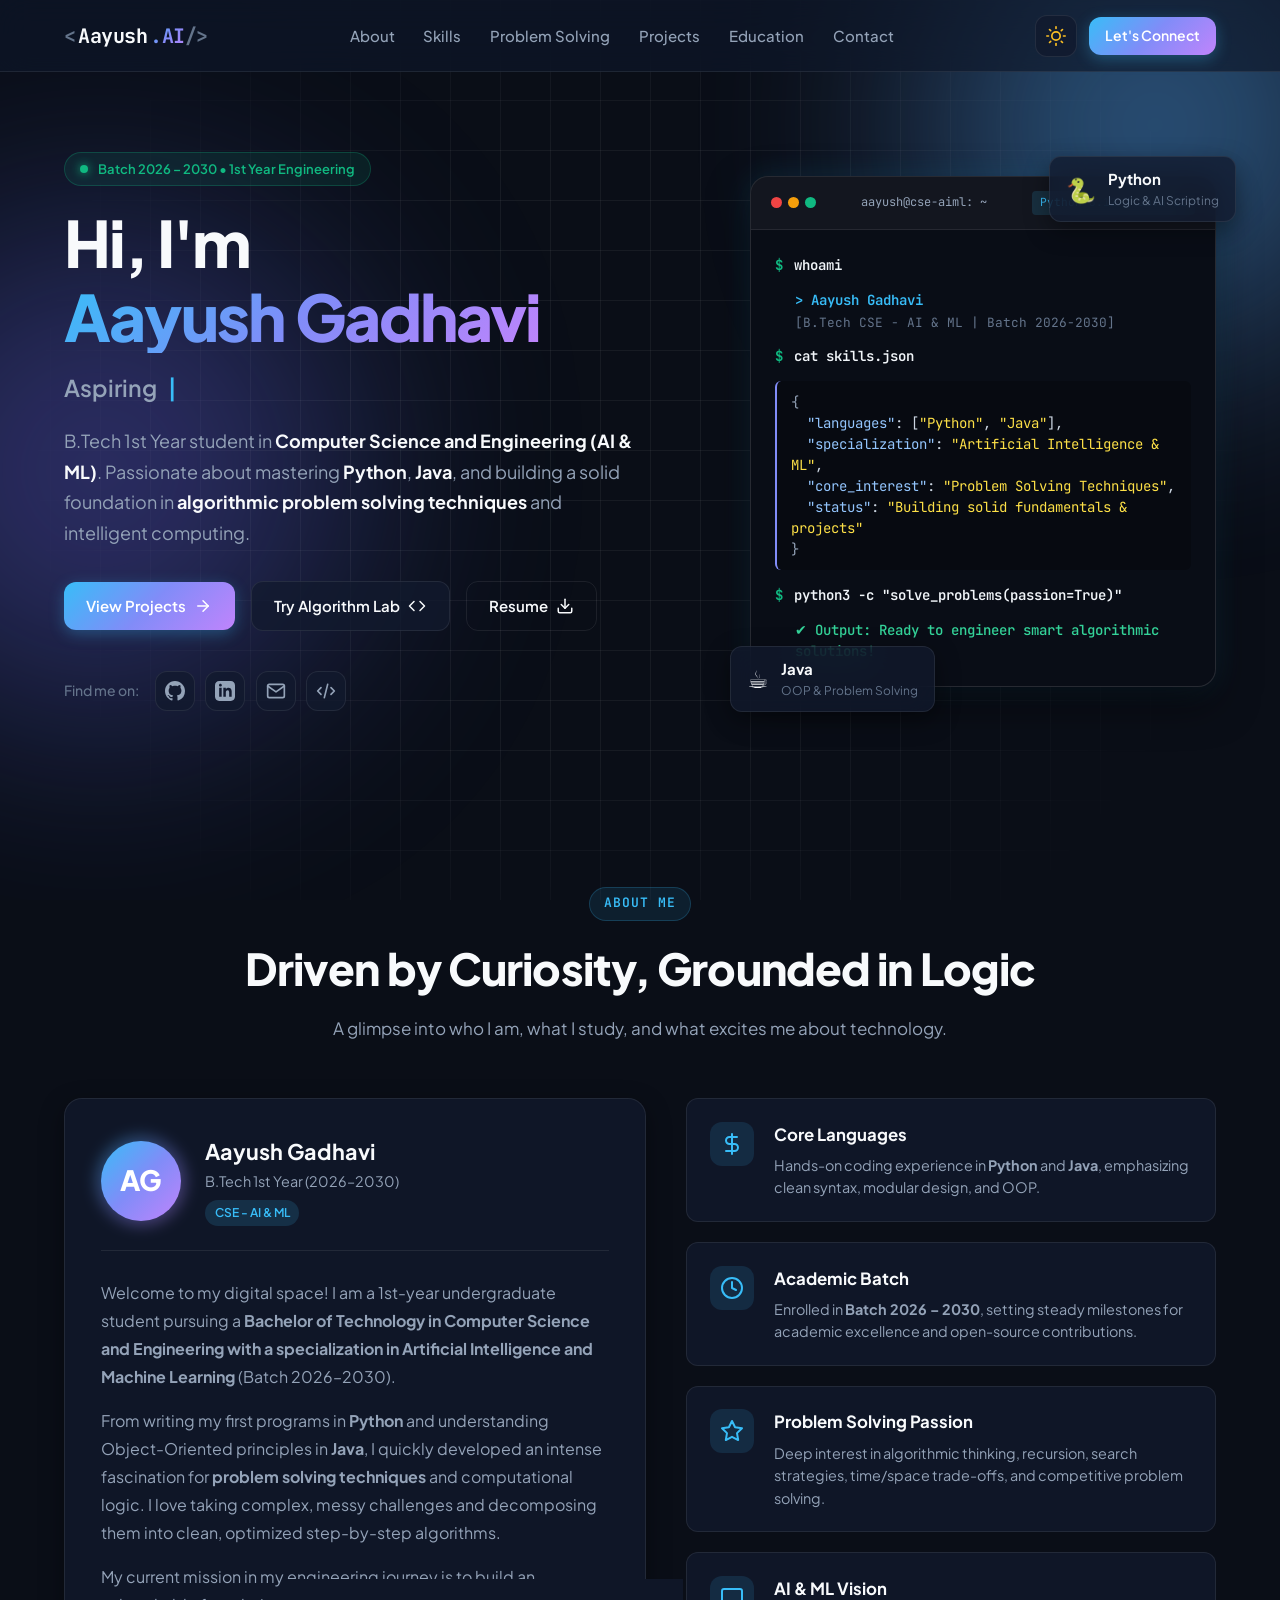
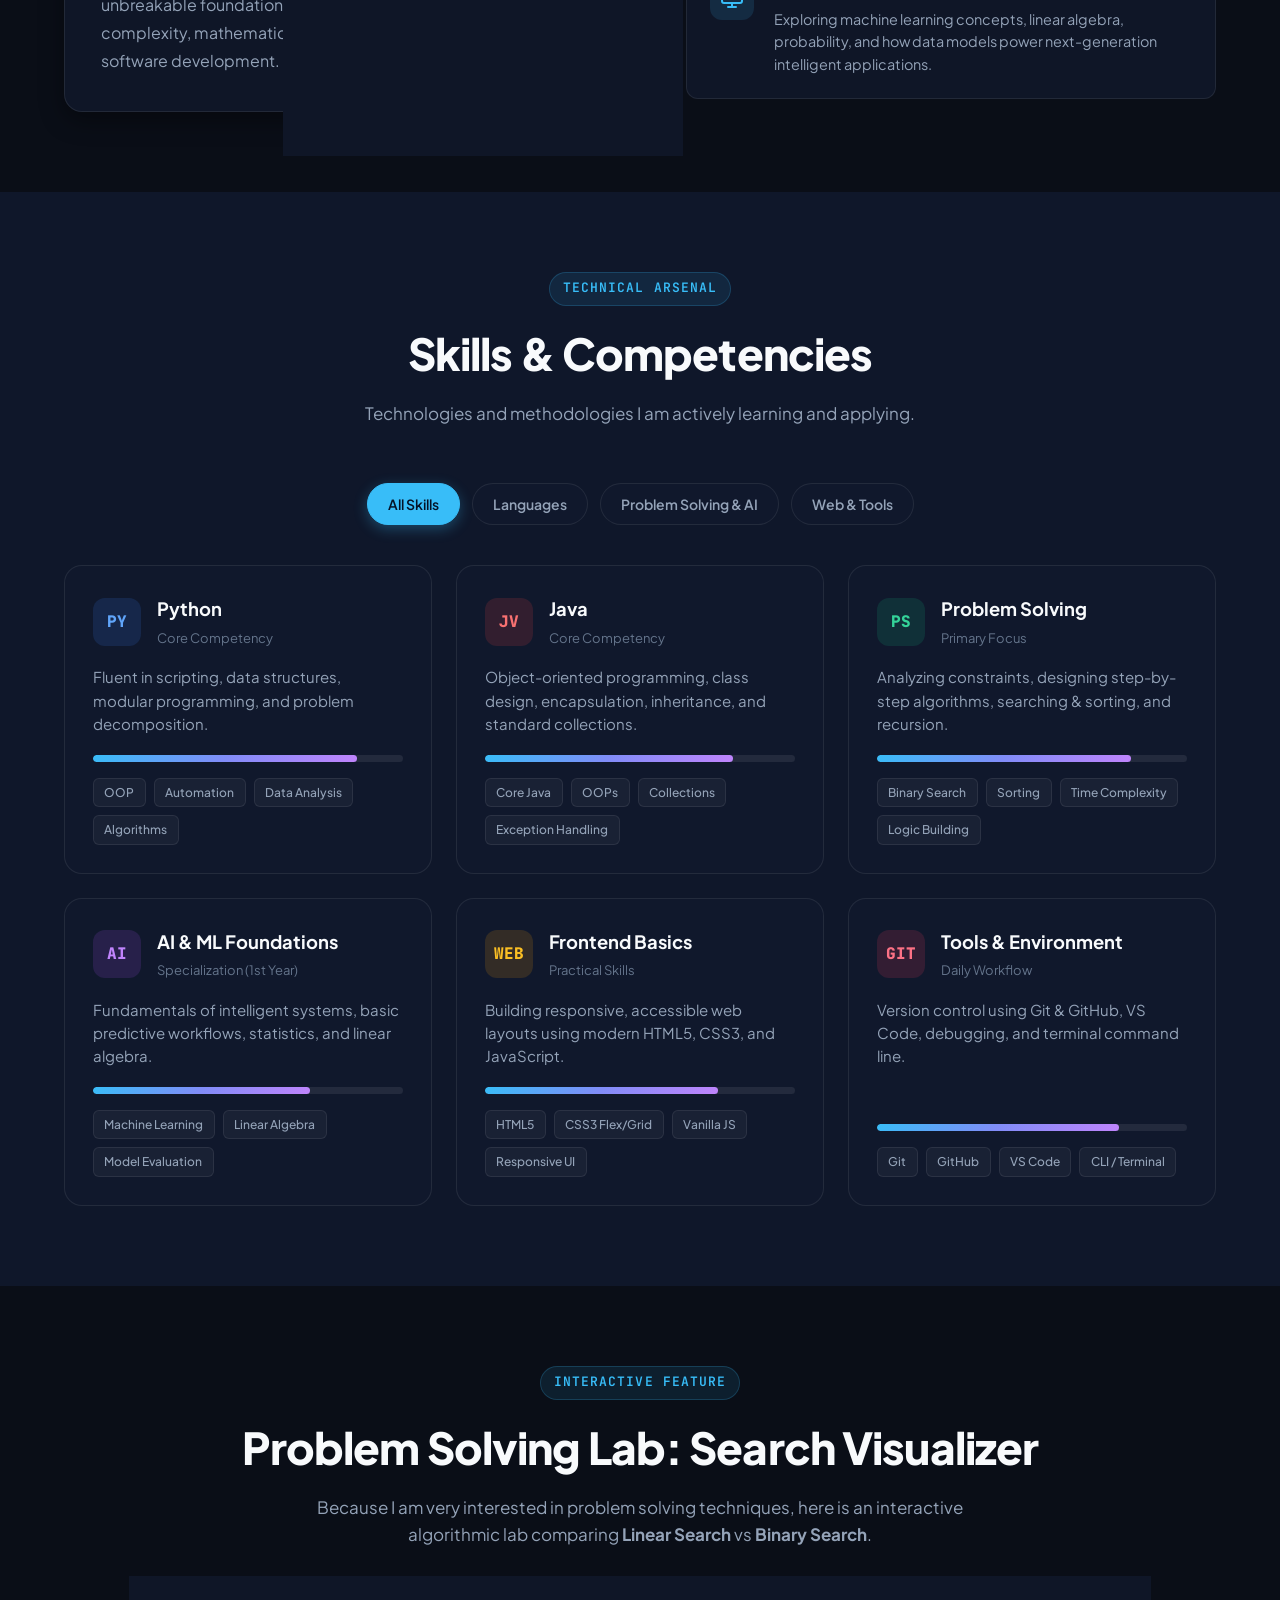
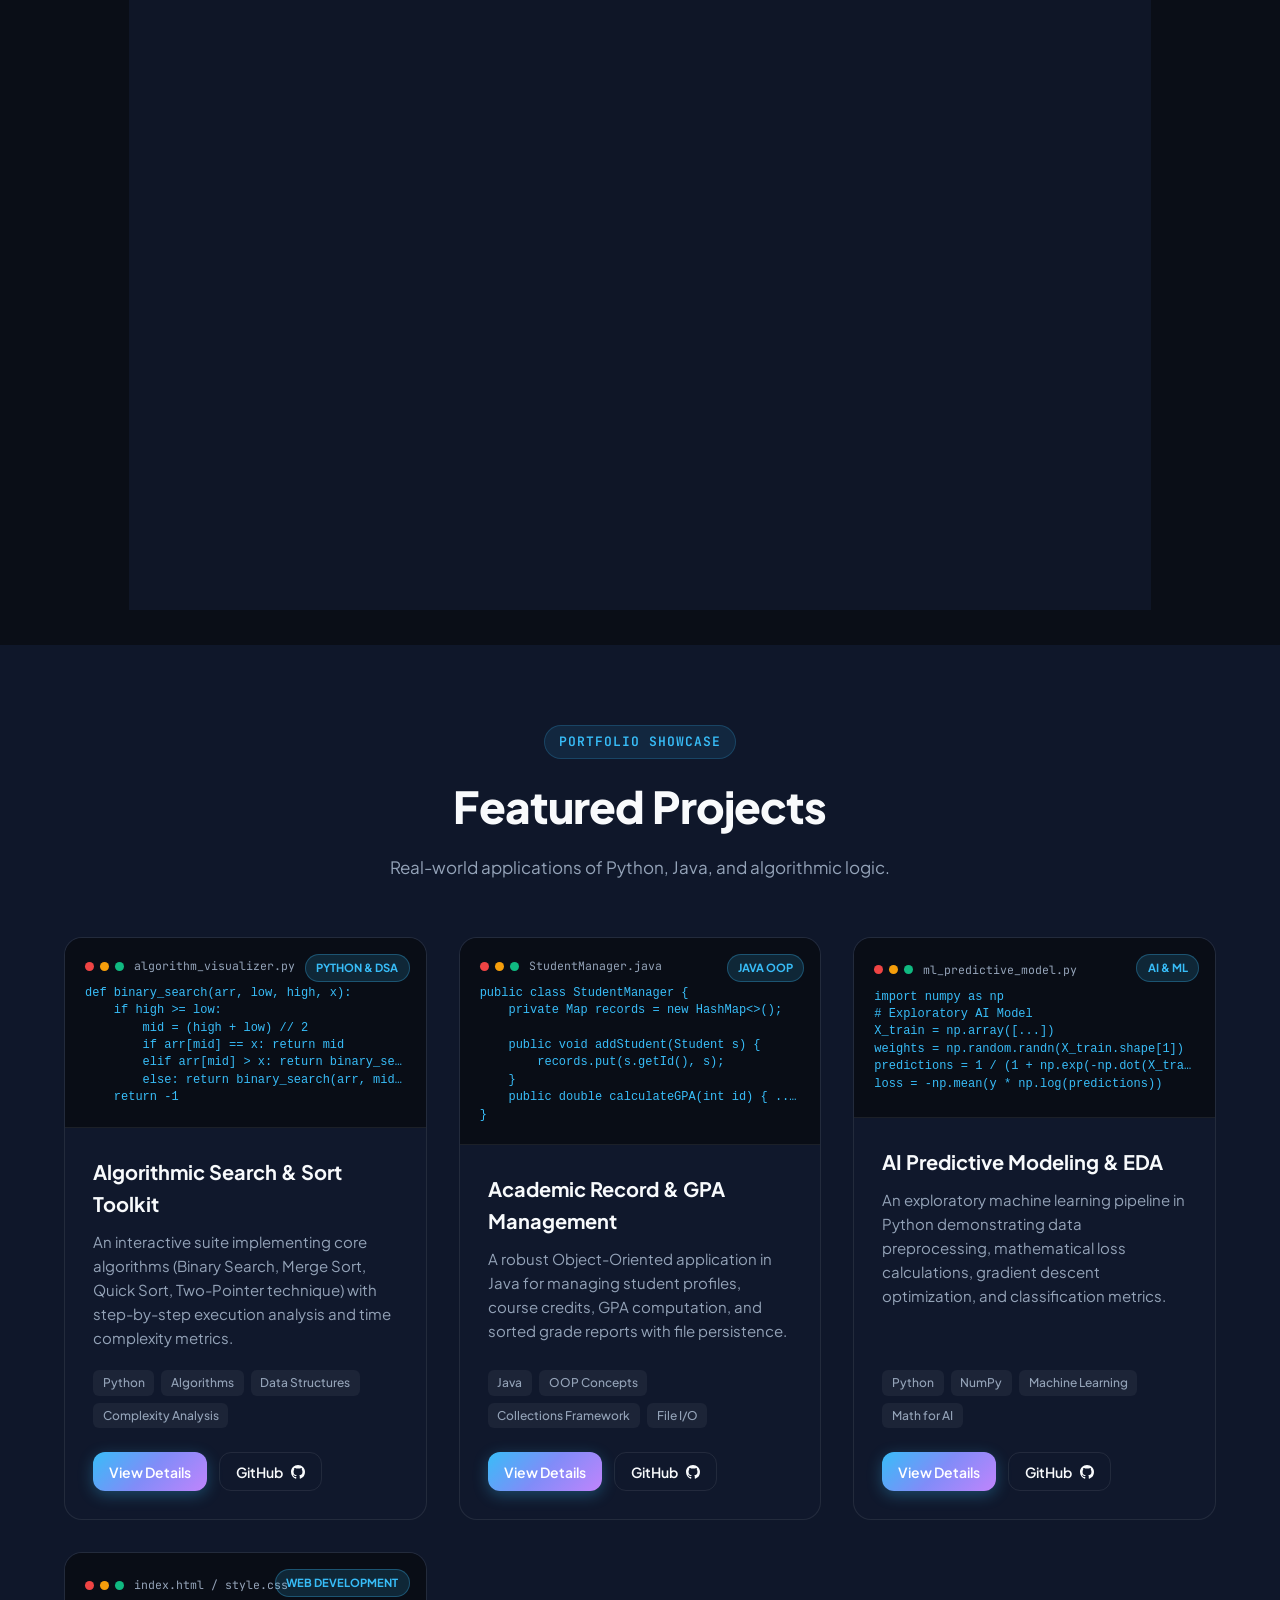
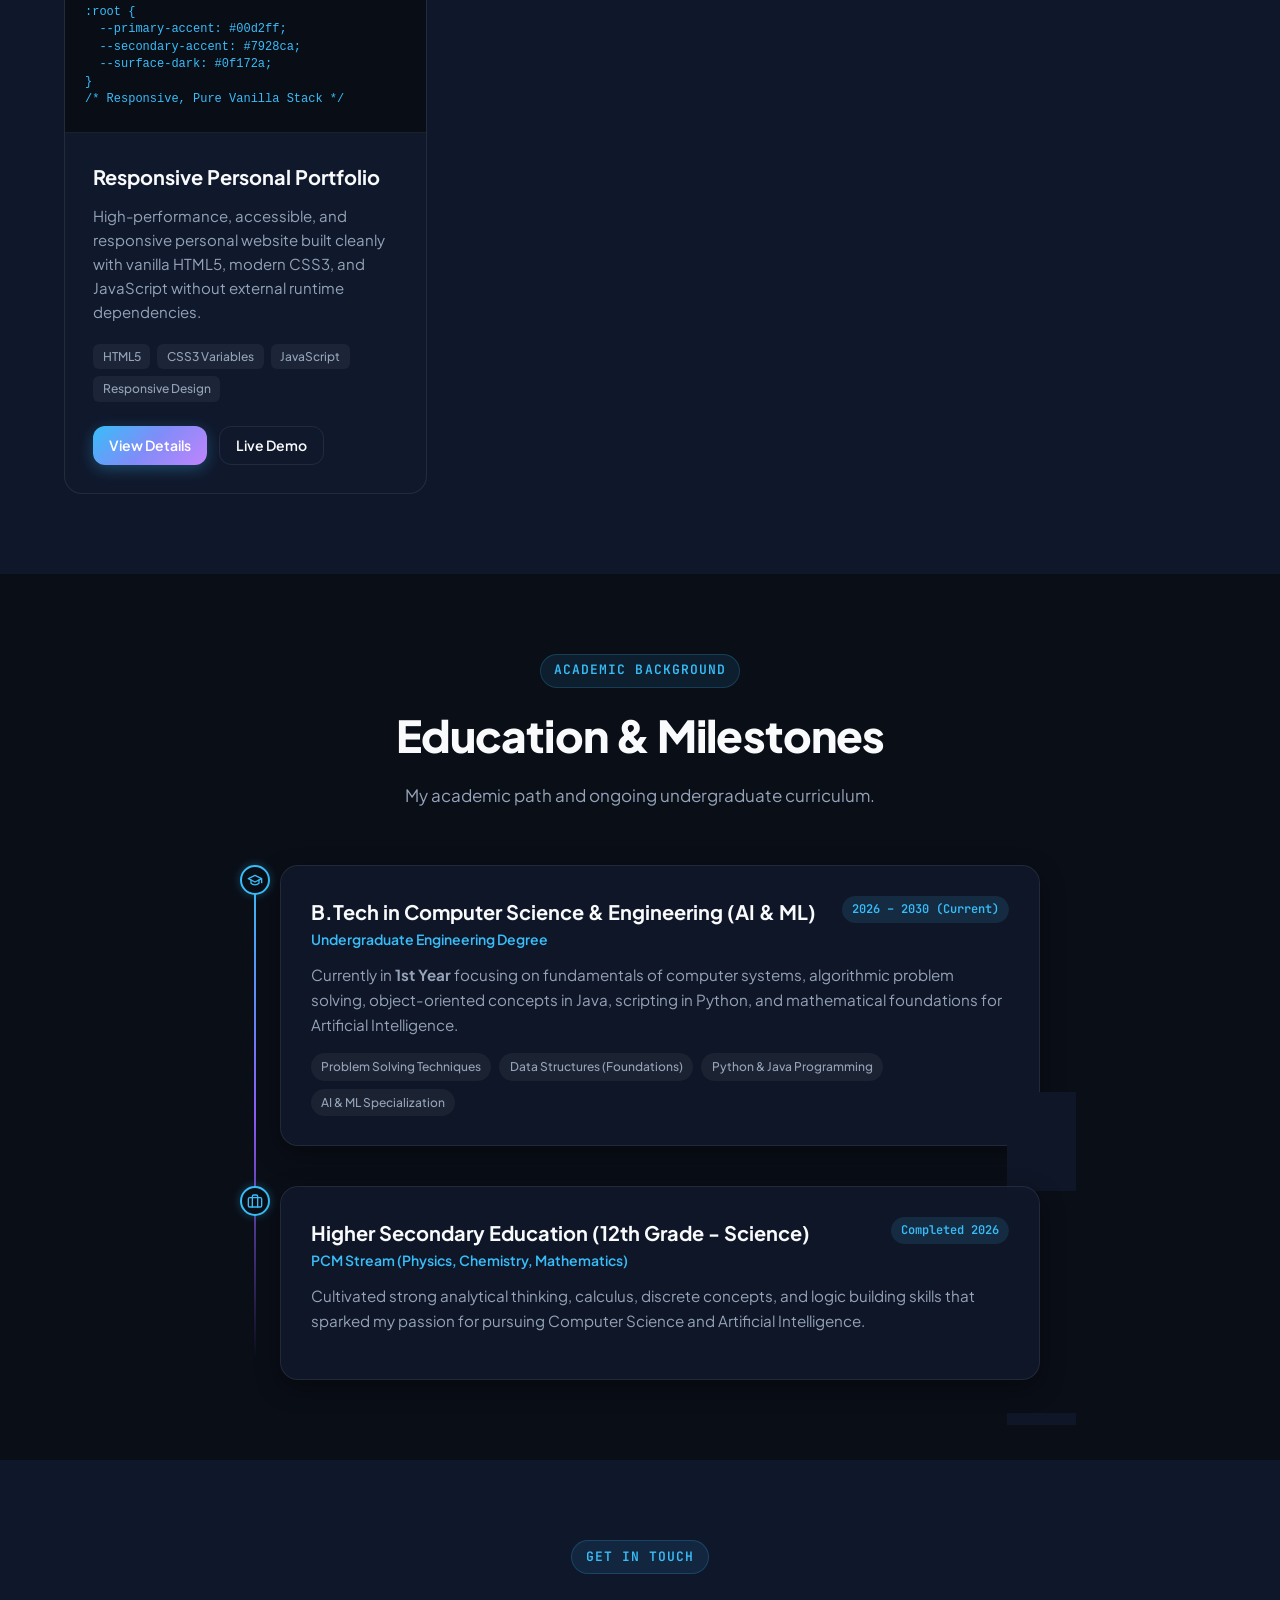
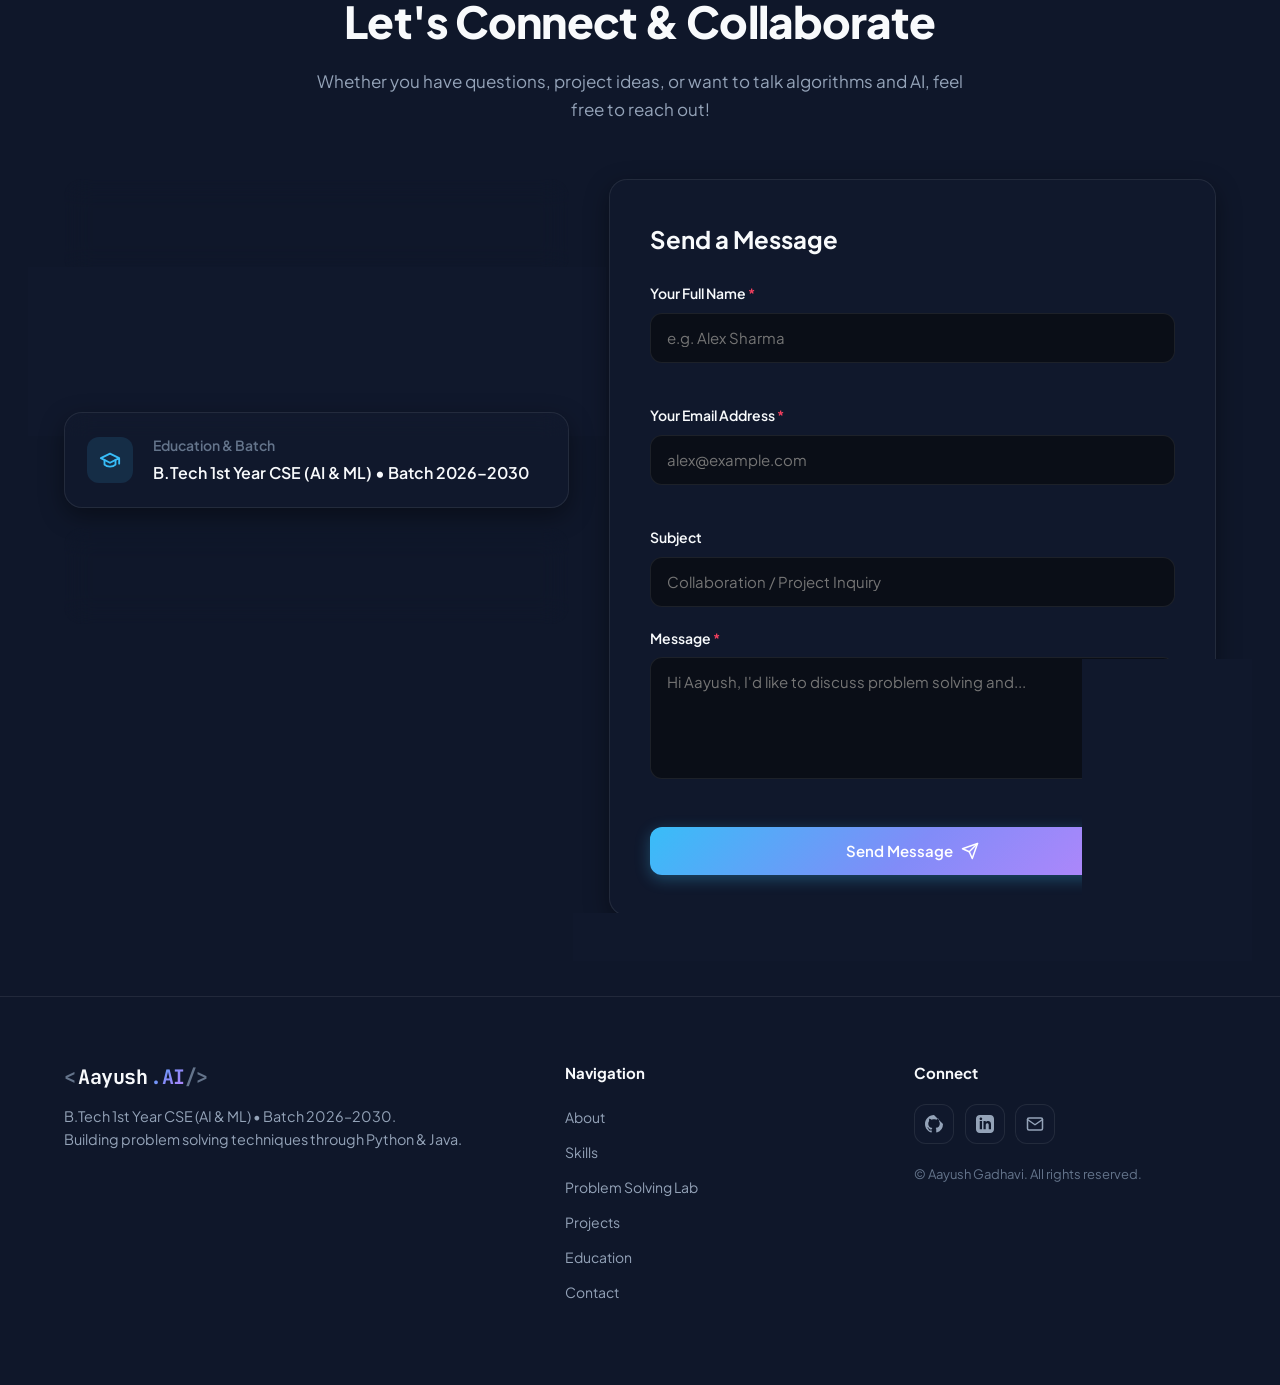
==== index.html @ 88ca93aa "Add files via upload" ====
<!DOCTYPE html>
<html lang="en" data-theme="dark">
<head>
  <meta charset="UTF-8">
  <meta name="viewport" content="width=device-width, initial-scale=1.0">
  <title>Aayush Gadhavi | B.Tech CSE (AI &amp; ML) Portfolio</title>
  <meta name="description" content="Personal portfolio of Aayush Gadhavi, 1st Year B.Tech CSE (AI & ML) student (Batch 2026-2030). Passionate about Python, Java, and Problem Solving techniques.">
  <meta name="author" content="Aayush Gadhavi">
  
  <!-- Relative link to CSS stylesheet -->
  <link rel="stylesheet" href="style.css">

  <!-- Google Fonts (with system font fallbacks in CSS for offline/local view) -->
  <link rel="preconnect" href="https://fonts.googleapis.com">
  <link rel="preconnect" href="https://fonts.gstatic.com" crossorigin>
  <link href="https://fonts.googleapis.com/css2?family=Plus+Jakarta+Sans:wght@400;500;600;700;800&family=JetBrains+Mono:wght@400;500;600&display=swap" rel="stylesheet">
</head>
<body>
  <!-- Background Glow & Grid Ornaments -->
  <div class="bg-decorations" aria-hidden="true">
    <div class="glow-orb orb-1"></div>
    <div class="glow-orb orb-2"></div>
    <div class="grid-overlay"></div>
  </div>

  <!-- Header / Navigation Bar -->
  <header class="site-header" id="header">
    <div class="nav-container">
      <a href="#hero" class="brand-logo" aria-label="Aayush Gadhavi Home">
        <span class="logo-bracket">&lt;</span>
        <span class="logo-name">Aayush</span>
        <span class="logo-accent">.AI</span>
        <span class="logo-bracket">/&gt;</span>
      </a>

      <!-- Desktop Navigation Menu -->
      <nav class="nav-menu" id="nav-menu" aria-label="Main Navigation">
        <ul class="nav-list">
          <li><a href="#about" class="nav-link">About</a></li>
          <li><a href="#skills" class="nav-link">Skills</a></li>
          <li><a href="#problem-solving" class="nav-link">Problem Solving</a></li>
          <li><a href="#projects" class="nav-link">Projects</a></li>
          <li><a href="#education" class="nav-link">Education</a></li>
          <li><a href="#contact" class="nav-link">Contact</a></li>
        </ul>
      </nav>

      <!-- Action Utilities: Theme Toggle & Mobile Menu Button -->
      <div class="nav-actions">
        <button id="theme-toggle" class="theme-toggle-btn" aria-label="Toggle dark/light theme" title="Toggle theme">
          <!-- Sun Icon (shown in dark mode) -->
          <svg class="theme-icon sun-icon" viewBox="0 0 24 24" width="20" height="20" fill="none" stroke="currentColor" stroke-width="2" stroke-linecap="round" stroke-linejoin="round" aria-hidden="true">
            <circle cx="12" cy="12" r="5"></circle>
            <line x1="12" y1="1" x2="12" y2="3"></line>
            <line x1="12" y1="21" x2="12" y2="23"></line>
            <line x1="4.22" y1="4.22" x2="5.64" y2="5.64"></line>
            <line x1="18.36" y1="18.36" x2="19.78" y2="19.78"></line>
            <line x1="1" y1="12" x2="3" y2="12"></line>
            <line x1="21" y1="12" x2="23" y2="12"></line>
            <line x1="4.22" y1="19.78" x2="5.64" y2="18.36"></line>
            <line x1="18.36" y1="5.64" x2="19.78" y2="4.22"></line>
          </svg>
          <!-- Moon Icon (shown in light mode) -->
          <svg class="theme-icon moon-icon" viewBox="0 0 24 24" width="20" height="20" fill="none" stroke="currentColor" stroke-width="2" stroke-linecap="round" stroke-linejoin="round" aria-hidden="true">
            <path d="M21 12.79A9 9 0 1 1 11.21 3 7 7 0 0 0 21 12.79z"></path>
          </svg>
        </button>

        <a href="#contact" class="btn btn-sm btn-primary nav-cta">Let's Connect</a>

        <button id="mobile-menu-btn" class="mobile-toggle" aria-label="Toggle mobile menu" aria-expanded="false" aria-controls="nav-menu">
          <span class="hamburger-bar"></span>
          <span class="hamburger-bar"></span>
          <span class="hamburger-bar"></span>
        </button>
      </div>
    </div>
  </header>

  <main id="main-content">
    <!-- HERO SECTION -->
    <section class="hero-section" id="hero">
      <div class="container hero-container">
        <div class="hero-content">
          <div class="status-badge">
            <span class="status-dot"></span>
            <span>Batch 2026 – 2030 • 1st Year Engineering</span>
          </div>

          <h1 class="hero-title">
            Hi, I'm <span class="gradient-text">Aayush Gadhavi</span>
          </h1>

          <div class="typewriter-container">
            <span class="typewriter-prefix">Aspiring </span>
            <span id="typewriter-text" class="typewriter-dynamic"></span>
            <span class="typewriter-cursor">|</span>
          </div>

          <p class="hero-description">
            B.Tech 1st Year student in <strong>Computer Science and Engineering (AI &amp; ML)</strong>. 
            Passionate about mastering <strong>Python</strong>, <strong>Java</strong>, and building a solid foundation in 
            <strong>algorithmic problem solving techniques</strong> and intelligent computing.
          </p>

          <div class="hero-cta-group">
            <a href="#projects" class="btn btn-primary">
              <span>View Projects</span>
              <svg viewBox="0 0 24 24" width="18" height="18" fill="none" stroke="currentColor" stroke-width="2" stroke-linecap="round" stroke-linejoin="round" aria-hidden="true">
                <line x1="5" y1="12" x2="19" y2="12"></line>
                <polyline points="12 5 19 12 12 19"></polyline>
              </svg>
            </a>
            <a href="#problem-solving" class="btn btn-secondary">
              <span>Try Algorithm Lab</span>
              <svg viewBox="0 0 24 24" width="18" height="18" fill="none" stroke="currentColor" stroke-width="2" stroke-linecap="round" stroke-linejoin="round" aria-hidden="true">
                <polyline points="16 18 22 12 16 6"></polyline>
                <polyline points="8 6 2 12 8 18"></polyline>
              </svg>
            </a>
            <button id="resume-btn" class="btn btn-outline" type="button">
              <span>Resume</span>
              <svg viewBox="0 0 24 24" width="18" height="18" fill="none" stroke="currentColor" stroke-width="2" stroke-linecap="round" stroke-linejoin="round" aria-hidden="true">
                <path d="M21 15v4a2 2 0 0 1-2 2H5a2 2 0 0 1-2-2v-4"></path>
                <polyline points="7 10 12 15 17 10"></polyline>
                <line x1="12" y1="15" x2="12" y2="3"></line>
              </svg>
            </button>
          </div>

          <div class="hero-socials">
            <span class="social-label">Find me on:</span>
            <div class="social-links">
              <a href="https://github.com" target="_blank" rel="noopener noreferrer" class="social-icon" aria-label="GitHub Profile">
                <svg viewBox="0 0 24 24" width="20" height="20" fill="currentColor" aria-hidden="true">
                  <path d="M12 0C5.37 0 0 5.37 0 12c0 5.31 3.435 9.795 8.205 11.385.6.105.825-.255.825-.57 0-.285-.015-1.23-.015-2.235-3.015.555-3.795-.735-4.035-1.41-.135-.345-.72-1.41-1.23-1.695-.42-.225-1.02-.78-.015-.795.945-.015 1.62.87 1.845 1.23 1.08 1.815 2.805 1.305 3.495.99.105-.78.42-1.305.765-1.605-2.67-.3-5.46-1.335-5.46-5.925 0-1.305.465-2.385 1.23-3.225-.12-.3-.54-1.53.12-3.18 0 0 1.005-.315 3.3 1.23.96-.27 1.98-.405 3-.405s2.04.135 3 .405c2.295-1.56 3.3-1.23 3.3-1.23.66 1.65.24 2.88.12 3.18.765.84 1.23 1.905 1.23 3.225 0 4.605-2.805 5.625-5.475 5.925.435.375.81 1.095.81 2.22 0 1.605-.015 2.895-.015 3.3 0 .315.225.69.825.57A12.02 12.02 0 0024 12c0-6.63-5.37-12-12-12z"/>
                </svg>
              </a>
              <a href="https://linkedin.com" target="_blank" rel="noopener noreferrer" class="social-icon" aria-label="LinkedIn Profile">
                <svg viewBox="0 0 24 24" width="20" height="20" fill="currentColor" aria-hidden="true">
                  <path d="M19 0h-14c-2.761 0-5 2.239-5 5v14c0 2.761 2.239 5 5 5h14c2.762 0 5-2.239 5-5v-14c0-2.761-2.238-5-5-5zm-11 19h-3v-11h3v11zm-1.5-12.268c-.966 0-1.75-.79-1.75-1.764s.784-1.764 1.75-1.764 1.75.79 1.75 1.764-.783 1.764-1.75 1.764zm13.5 12.268h-3v-5.604c0-3.368-4-3.113-4 0v5.604h-3v-11h3v1.765c1.396-2.586 7-2.777 7 2.476v6.759z"/>
                </svg>
              </a>
              <a href="mailto:aayushgadhavi.dev@gmail.com" class="social-icon" aria-label="Email Me">
                <svg viewBox="0 0 24 24" width="20" height="20" fill="none" stroke="currentColor" stroke-width="2" stroke-linecap="round" stroke-linejoin="round" aria-hidden="true">
                  <path d="M4 4h16c1.1 0 2 .9 2 2v12c0 1.1-.9 2-2 2H4c-1.1 0-2-.9-2-2V6c0-1.1.9-2 2-2z"></path>
                  <polyline points="22,6 12,13 2,6"></polyline>
                </svg>
              </a>
              <a href="#problem-solving" class="social-icon" aria-label="Problem Solving Profile">
                <svg viewBox="0 0 24 24" width="20" height="20" fill="none" stroke="currentColor" stroke-width="2" stroke-linecap="round" stroke-linejoin="round" aria-hidden="true">
                  <path d="M10 20l4-16m4 4l4 4-4 4M6 16l-4-4 4-4"></path>
                </svg>
              </a>
            </div>
          </div>
        </div>

        <!-- Hero Interactive Terminal Card -->
        <div class="hero-visual">
          <div class="terminal-card">
            <div class="terminal-header">
              <div class="terminal-buttons">
                <span class="term-btn term-close"></span>
                <span class="term-btn term-minimize"></span>
                <span class="term-btn term-maximize"></span>
              </div>
              <div class="terminal-title">aayush@cse-aiml: ~</div>
              <div class="terminal-badge">Python 3.12 / Java 21</div>
            </div>
            <div class="terminal-body">
              <div class="term-line">
                <span class="term-prompt">$</span>
                <span class="term-cmd">whoami</span>
              </div>
              <div class="term-response">
                <span class="highlight-cyan">&gt; Aayush Gadhavi</span>
                <span class="highlight-gray">[B.Tech CSE - AI &amp; ML | Batch 2026-2030]</span>
              </div>

              <div class="term-line">
                <span class="term-prompt">$</span>
                <span class="term-cmd">cat skills.json</span>
              </div>
              <div class="term-response code-block">
                <span class="json-bracket">{</span><br>
                &nbsp;&nbsp;<span class="json-key">"languages"</span>: [<span class="json-str">"Python"</span>, <span class="json-str">"Java"</span>],<br>
                &nbsp;&nbsp;<span class="json-key">"specialization"</span>: <span class="json-str">"Artificial Intelligence &amp; ML"</span>,<br>
                &nbsp;&nbsp;<span class="json-key">"core_interest"</span>: <span class="json-str">"Problem Solving Techniques"</span>,<br>
                &nbsp;&nbsp;<span class="json-key">"status"</span>: <span class="json-str">"Building solid fundamentals &amp; projects"</span><br>
                <span class="json-bracket">}</span>
              </div>

              <div class="term-line">
                <span class="term-prompt">$</span>
                <span class="term-cmd">python3 -c "solve_problems(passion=True)"</span>
              </div>
              <div class="term-response">
                <span class="highlight-green">✔ Output: Ready to engineer smart algorithmic solutions!</span>
              </div>
            </div>
          </div>

          <!-- Floating Stat Cards -->
          <div class="floating-badge badge-1">
            <div class="badge-icon">🐍</div>
            <div class="badge-info">
              <span class="badge-val">Python</span>
              <span class="badge-sub">Logic &amp; AI Scripting</span>
            </div>
          </div>

          <div class="floating-badge badge-2">
            <div class="badge-icon">☕</div>
            <div class="badge-info">
              <span class="badge-val">Java</span>
              <span class="badge-sub">OOP &amp; Problem Solving</span>
            </div>
          </div>
        </div>
      </div>
    </section>

    <!-- ABOUT SECTION -->
    <section class="section" id="about">
      <div class="container">
        <div class="section-heading text-center">
          <span class="section-tag">About Me</span>
          <h2 class="section-title">Driven by Curiosity, Grounded in Logic</h2>
          <p class="section-subtitle">A glimpse into who I am, what I study, and what excites me about technology.</p>
        </div>

        <div class="about-grid">
          <div class="about-card glass-panel">
            <div class="about-avatar-wrapper">
              <div class="avatar-placeholder">
                <span class="avatar-initials">AG</span>
                <div class="avatar-glow"></div>
              </div>
              <div class="avatar-caption">
                <h3>Aayush Gadhavi</h3>
                <p>B.Tech 1st Year (2026–2030)</p>
                <span class="badge-pill">CSE - AI &amp; ML</span>
              </div>
            </div>
            <div class="about-text">
              <p>
                Welcome to my digital space! I am a 1st-year undergraduate student pursuing a <strong>Bachelor of Technology in Computer Science and Engineering with a specialization in Artificial Intelligence and Machine Learning</strong> (Batch 2026–2030).
              </p>
              <p>
                From writing my first programs in <strong>Python</strong> and understanding Object-Oriented principles in <strong>Java</strong>, I quickly developed an intense fascination for <strong>problem solving techniques</strong> and computational logic. I love taking complex, messy challenges and decomposing them into clean, optimized step-by-step algorithms.
              </p>
              <p>
                My current mission in my engineering journey is to build an unbreakable foundation in data structures, time and space complexity, mathematics for machine learning, and hands-on software development.
              </p>
            </div>
          </div>

          <div class="highlights-grid">
            <div class="highlight-card">
              <div class="highlight-icon">
                <svg viewBox="0 0 24 24" width="24" height="24" fill="none" stroke="currentColor" stroke-width="2" stroke-linecap="round" stroke-linejoin="round" aria-hidden="true">
                  <path d="M12 2v20M17 5H9.5a3.5 3.5 0 0 0 0 7h5a3.5 3.5 0 0 1 0 7H6"></path>
                </svg>
              </div>
              <div class="highlight-details">
                <h4>Core Languages</h4>
                <p>Hands-on coding experience in <strong>Python</strong> and <strong>Java</strong>, emphasizing clean syntax, modular design, and OOP.</p>
              </div>
            </div>

            <div class="highlight-card">
              <div class="highlight-icon">
                <svg viewBox="0 0 24 24" width="24" height="24" fill="none" stroke="currentColor" stroke-width="2" stroke-linecap="round" stroke-linejoin="round" aria-hidden="true">
                  <circle cx="12" cy="12" r="10"></circle>
                  <path d="M12 6v6l4 2"></path>
                </svg>
              </div>
              <div class="highlight-details">
                <h4>Academic Batch</h4>
                <p>Enrolled in <strong>Batch 2026 – 2030</strong>, setting steady milestones for academic excellence and open-source contributions.</p>
              </div>
            </div>

            <div class="highlight-card">
              <div class="highlight-icon">
                <svg viewBox="0 0 24 24" width="24" height="24" fill="none" stroke="currentColor" stroke-width="2" stroke-linecap="round" stroke-linejoin="round" aria-hidden="true">
                  <polygon points="12 2 15.09 8.26 22 9.27 17 14.14 18.18 21.02 12 17.77 5.82 21.02 7 14.14 2 9.27 8.91 8.26 12 2"></polygon>
                </svg>
              </div>
              <div class="highlight-details">
                <h4>Problem Solving Passion</h4>
                <p>Deep interest in algorithmic thinking, recursion, search strategies, time/space trade-offs, and competitive problem solving.</p>
              </div>
            </div>

            <div class="highlight-card">
              <div class="highlight-icon">
                <svg viewBox="0 0 24 24" width="24" height="24" fill="none" stroke="currentColor" stroke-width="2" stroke-linecap="round" stroke-linejoin="round" aria-hidden="true">
                  <rect x="2" y="3" width="20" height="14" rx="2" ry="2"></rect>
                  <line x1="8" y1="21" x2="16" y2="21"></line>
                  <line x1="12" y1="17" x2="12" y2="21"></line>
                </svg>
              </div>
              <div class="highlight-details">
                <h4>AI &amp; ML Vision</h4>
                <p>Exploring machine learning concepts, linear algebra, probability, and how data models power next-generation intelligent applications.</p>
              </div>
            </div>
          </div>
        </div>
      </div>
    </section>

    <!-- SKILLS SECTION -->
    <section class="section bg-subtle" id="skills">
      <div class="container">
        <div class="section-heading text-center">
          <span class="section-tag">Technical Arsenal</span>
          <h2 class="section-title">Skills &amp; Competencies</h2>
          <p class="section-subtitle">Technologies and methodologies I am actively learning and applying.</p>
        </div>

        <!-- Filter tabs for skills -->
        <div class="filter-tabs" role="tablist" aria-label="Skill categories">
          <button class="filter-btn active" data-filter="all" role="tab" aria-selected="true">All Skills</button>
          <button class="filter-btn" data-filter="languages" role="tab" aria-selected="false">Languages</button>
          <button class="filter-btn" data-filter="problem-solving" role="tab" aria-selected="false">Problem Solving &amp; AI</button>
          <button class="filter-btn" data-filter="web-tools" role="tab" aria-selected="false">Web &amp; Tools</button>
        </div>

        <div class="skills-grid" id="skills-grid">
          <!-- Python -->
          <div class="skill-card" data-category="languages">
            <div class="skill-card-top">
              <div class="skill-icon python-icon">
                <span>PY</span>
              </div>
              <div class="skill-meta">
                <h3>Python</h3>
                <span class="skill-level">Core Competency</span>
              </div>
            </div>
            <p class="skill-desc">Fluent in scripting, data structures, modular programming, and problem decomposition.</p>
            <div class="skill-progress-bar" aria-label="Python proficiency 85%">
              <div class="skill-progress-fill" style="width: 85%;"></div>
            </div>
            <div class="skill-tags">
              <span>OOP</span>
              <span>Automation</span>
              <span>Data Analysis</span>
              <span>Algorithms</span>
            </div>
          </div>

          <!-- Java -->
          <div class="skill-card" data-category="languages">
            <div class="skill-card-top">
              <div class="skill-icon java-icon">
                <span>JV</span>
              </div>
              <div class="skill-meta">
                <h3>Java</h3>
                <span class="skill-level">Core Competency</span>
              </div>
            </div>
            <p class="skill-desc">Object-oriented programming, class design, encapsulation, inheritance, and standard collections.</p>
            <div class="skill-progress-bar" aria-label="Java proficiency 80%">
              <div class="skill-progress-fill" style="width: 80%;"></div>
            </div>
            <div class="skill-tags">
              <span>Core Java</span>
              <span>OOPs</span>
              <span>Collections</span>
              <span>Exception Handling</span>
            </div>
          </div>

          <!-- Problem Solving & DSA -->
          <div class="skill-card" data-category="problem-solving">
            <div class="skill-card-top">
              <div class="skill-icon dsa-icon">
                <span>PS</span>
              </div>
              <div class="skill-meta">
                <h3>Problem Solving</h3>
                <span class="skill-level">Primary Focus</span>
              </div>
            </div>
            <p class="skill-desc">Analyzing constraints, designing step-by-step algorithms, searching &amp; sorting, and recursion.</p>
            <div class="skill-progress-bar" aria-label="Problem Solving proficiency 82%">
              <div class="skill-progress-fill" style="width: 82%;"></div>
            </div>
            <div class="skill-tags">
              <span>Binary Search</span>
              <span>Sorting</span>
              <span>Time Complexity</span>
              <span>Logic Building</span>
            </div>
          </div>

          <!-- AI & ML Foundations -->
          <div class="skill-card" data-category="problem-solving">
            <div class="skill-card-top">
              <div class="skill-icon aiml-icon">
                <span>AI</span>
              </div>
              <div class="skill-meta">
                <h3>AI &amp; ML Foundations</h3>
                <span class="skill-level">Specialization (1st Year)</span>
              </div>
            </div>
            <p class="skill-desc">Fundamentals of intelligent systems, basic predictive workflows, statistics, and linear algebra.</p>
            <div class="skill-progress-bar" aria-label="AI & ML Foundations proficiency 70%">
              <div class="skill-progress-fill" style="width: 70%;"></div>
            </div>
            <div class="skill-tags">
              <span>Machine Learning</span>
              <span>Linear Algebra</span>
              <span>Model Evaluation</span>
            </div>
          </div>

          <!-- Web Development (HTML/CSS/JS) -->
          <div class="skill-card" data-category="web-tools">
            <div class="skill-card-top">
              <div class="skill-icon web-icon">
                <span>WEB</span>
              </div>
              <div class="skill-meta">
                <h3>Frontend Basics</h3>
                <span class="skill-level">Practical Skills</span>
              </div>
            </div>
            <p class="skill-desc">Building responsive, accessible web layouts using modern HTML5, CSS3, and JavaScript.</p>
            <div class="skill-progress-bar" aria-label="Web Development proficiency 75%">
              <div class="skill-progress-fill" style="width: 75%;"></div>
            </div>
            <div class="skill-tags">
              <span>HTML5</span>
              <span>CSS3 Flex/Grid</span>
              <span>Vanilla JS</span>
              <span>Responsive UI</span>
            </div>
          </div>

          <!-- Dev Tools & Git -->
          <div class="skill-card" data-category="web-tools">
            <div class="skill-card-top">
              <div class="skill-icon git-icon">
                <span>GIT</span>
              </div>
              <div class="skill-meta">
                <h3>Tools &amp; Environment</h3>
                <span class="skill-level">Daily Workflow</span>
              </div>
            </div>
            <p class="skill-desc">Version control using Git &amp; GitHub, VS Code, debugging, and terminal command line.</p>
            <div class="skill-progress-bar" aria-label="Developer Tools proficiency 78%">
              <div class="skill-progress-fill" style="width: 78%;"></div>
            </div>
            <div class="skill-tags">
              <span>Git</span>
              <span>GitHub</span>
              <span>VS Code</span>
              <span>CLI / Terminal</span>
            </div>
          </div>
        </div>
      </div>
    </section>

    <!-- INTERACTIVE PROBLEM SOLVING LAB -->
    <section class="section" id="problem-solving">
      <div class="container">
        <div class="section-heading text-center">
          <span class="section-tag">Interactive Feature</span>
          <h2 class="section-title">Problem Solving Lab: Search Visualizer</h2>
          <p class="section-subtitle">
            Because I am very interested in problem solving techniques, here is an interactive algorithmic lab comparing <strong>Linear Search</strong> vs <strong>Binary Search</strong>.
          </p>
        </div>

        <div class="algo-lab-card glass-panel">
          <div class="algo-controls">
            <div class="algo-input-group">
              <label for="algo-target-input">Select or Type Target Number (0 - 99):</label>
              <div class="input-action-row">
                <input type="number" id="algo-target-input" min="1" max="95" value="42" placeholder="e.g. 42">
                <button id="btn-run-search" class="btn btn-primary" type="button">
                  <svg viewBox="0 0 24 24" width="16" height="16" fill="none" stroke="currentColor" stroke-width="2" stroke-linecap="round" stroke-linejoin="round" aria-hidden="true">
                    <polygon points="5 3 19 12 5 21 5 3"></polygon>
                  </svg>
                  <span>Run Comparison</span>
                </button>
                <button id="btn-random-array" class="btn btn-secondary" type="button">Randomize Array</button>
              </div>
            </div>
            
            <div class="algo-stats-grid">
              <div class="algo-stat-box">
                <span class="stat-algo-name">Linear Search <small>(O(n))</small></span>
                <span id="linear-steps-count" class="stat-highlight">0 steps</span>
                <span id="linear-result-text" class="stat-sub">Waiting to run...</span>
              </div>
              <div class="algo-stat-box accent-box">
                <span class="stat-algo-name">Binary Search <small>(O(log n))</small></span>
                <span id="binary-steps-count" class="stat-highlight">0 steps</span>
                <span id="binary-result-text" class="stat-sub">Waiting to run...</span>
              </div>
            </div>
          </div>

          <!-- Visual Array Container -->
          <div class="algo-visualizer">
            <div class="visualizer-header">
              <span class="visualizer-title">Sorted Array Memory View (Click any element to set target)</span>
              <span id="algo-status-badge" class="algo-badge ready">Ready</span>
            </div>
            <div class="array-container" id="array-container" role="region" aria-label="Sorted Array Visual Elements">
              <!-- Dynamically populated via script.js -->
            </div>
          </div>

          <!-- Problem Solving Insights Footer -->
          <div class="algo-insight-box">
            <div class="insight-icon">💡</div>
            <div class="insight-text">
              <strong>Problem Solving Takeaway:</strong> Notice how <em>Binary Search</em> cuts the search space in half with every iteration (\(\log_2 N\)), making it exponentially faster than <em>Linear Search</em> for large datasets!
            </div>
          </div>
        </div>
      </div>
    </section>

    <!-- PROJECTS SECTION -->
    <section class="section bg-subtle" id="projects">
      <div class="container">
        <div class="section-heading text-center">
          <span class="section-tag">Portfolio Showcase</span>
          <h2 class="section-title">Featured Projects</h2>
          <p class="section-subtitle">Real-world applications of Python, Java, and algorithmic logic.</p>
        </div>

        <div class="projects-grid">
          <!-- Project 1 -->
          <article class="project-card">
            <div class="project-image-banner">
              <div class="project-code-preview">
                <div class="code-preview-header">
                  <span class="dot red"></span><span class="dot yellow"></span><span class="dot green"></span>
                  <span class="code-file-name">algorithm_visualizer.py</span>
                </div>
                <pre class="code-snippet"><code>def binary_search(arr, low, high, x):
    if high >= low:
        mid = (high + low) // 2
        if arr[mid] == x: return mid
        elif arr[mid] > x: return binary_search(arr, low, mid - 1, x)
        else: return binary_search(arr, mid + 1, high, x)
    return -1</code></pre>
              </div>
              <span class="project-category-tag">Python &amp; DSA</span>
            </div>
            <div class="project-content">
              <h3 class="project-title">Algorithmic Search &amp; Sort Toolkit</h3>
              <p class="project-desc">
                An interactive suite implementing core algorithms (Binary Search, Merge Sort, Quick Sort, Two-Pointer technique) with step-by-step execution analysis and time complexity metrics.
              </p>
              <div class="project-tags">
                <span>Python</span>
                <span>Algorithms</span>
                <span>Data Structures</span>
                <span>Complexity Analysis</span>
              </div>
              <div class="project-links">
                <button class="btn btn-sm btn-primary project-modal-trigger" data-project="0">View Details</button>
                <a href="https://github.com" target="_blank" rel="noopener noreferrer" class="btn btn-sm btn-outline">
                  <span>GitHub</span>
                  <svg viewBox="0 0 24 24" width="14" height="14" fill="currentColor" aria-hidden="true"><path d="M12 0C5.37 0 0 5.37 0 12c0 5.31 3.435 9.795 8.205 11.385.6.105.825-.255.825-.57 0-.285-.015-1.23-.015-2.235-3.015.555-3.795-.735-4.035-1.41-.135-.345-.72-1.41-1.23-1.695-.42-.225-1.02-.78-.015-.795.945-.015 1.62.87 1.845 1.23 1.08 1.815 2.805 1.305 3.495.99.105-.78.42-1.305.765-1.605-2.67-.3-5.46-1.335-5.46-5.925 0-1.305.465-2.385 1.23-3.225-.12-.3-.54-1.53.12-3.18 0 0 1.005-.315 3.3 1.23.96-.27 1.98-.405 3-.405s2.04.135 3 .405c2.295-1.56 3.3-1.23 3.3-1.23.66 1.65.24 2.88.12 3.18.765.84 1.23 1.905 1.23 3.225 0 4.605-2.805 5.625-5.475 5.925.435.375.81 1.095.81 2.22 0 1.605-.015 2.895-.015 3.3 0 .315.225.69.825.57A12.02 12.02 0 0024 12c0-6.63-5.37-12-12-12z"/></svg>
                </a>
              </div>
            </div>
          </article>

          <!-- Project 2 -->
          <article class="project-card">
            <div class="project-image-banner">
              <div class="project-code-preview">
                <div class="code-preview-header">
                  <span class="dot red"></span><span class="dot yellow"></span><span class="dot green"></span>
                  <span class="code-file-name">StudentManager.java</span>
                </div>
                <pre class="code-snippet"><code>public class StudentManager {
    private Map<Integer, Student> records = new HashMap<>();
    
    public void addStudent(Student s) {
        records.put(s.getId(), s);
    }
    public double calculateGPA(int id) { ... }
}</code></pre>
              </div>
              <span class="project-category-tag">Java OOP</span>
            </div>
            <div class="project-content">
              <h3 class="project-title">Academic Record &amp; GPA Management</h3>
              <p class="project-desc">
                A robust Object-Oriented application in Java for managing student profiles, course credits, GPA computation, and sorted grade reports with file persistence.
              </p>
              <div class="project-tags">
                <span>Java</span>
                <span>OOP Concepts</span>
                <span>Collections Framework</span>
                <span>File I/O</span>
              </div>
              <div class="project-links">
                <button class="btn btn-sm btn-primary project-modal-trigger" data-project="1">View Details</button>
                <a href="https://github.com" target="_blank" rel="noopener noreferrer" class="btn btn-sm btn-outline">
                  <span>GitHub</span>
                  <svg viewBox="0 0 24 24" width="14" height="14" fill="currentColor" aria-hidden="true"><path d="M12 0C5.37 0 0 5.37 0 12c0 5.31 3.435 9.795 8.205 11.385.6.105.825-.255.825-.57 0-.285-.015-1.23-.015-2.235-3.015.555-3.795-.735-4.035-1.41-.135-.345-.72-1.41-1.23-1.695-.42-.225-1.02-.78-.015-.795.945-.015 1.62.87 1.845 1.23 1.08 1.815 2.805 1.305 3.495.99.105-.78.42-1.305.765-1.605-2.67-.3-5.46-1.335-5.46-5.925 0-1.305.465-2.385 1.23-3.225-.12-.3-.54-1.53.12-3.18 0 0 1.005-.315 3.3 1.23.96-.27 1.98-.405 3-.405s2.04.135 3 .405c2.295-1.56 3.3-1.23 3.3-1.23.66 1.65.24 2.88.12 3.18.765.84 1.23 1.905 1.23 3.225 0 4.605-2.805 5.625-5.475 5.925.435.375.81 1.095.81 2.22 0 1.605-.015 2.895-.015 3.3 0 .315.225.69.825.57A12.02 12.02 0 0024 12c0-6.63-5.37-12-12-12z"/></svg>
                </a>
              </div>
            </div>
          </article>

          <!-- Project 3 -->
          <article class="project-card">
            <div class="project-image-banner">
              <div class="project-code-preview">
                <div class="code-preview-header">
                  <span class="dot red"></span><span class="dot yellow"></span><span class="dot green"></span>
                  <span class="code-file-name">ml_predictive_model.py</span>
                </div>
                <pre class="code-snippet"><code>import numpy as np
# Exploratory AI Model
X_train = np.array([...])
weights = np.random.randn(X_train.shape[1])
predictions = 1 / (1 + np.exp(-np.dot(X_train, weights)))
loss = -np.mean(y * np.log(predictions))</code></pre>
              </div>
              <span class="project-category-tag">AI &amp; ML</span>
            </div>
            <div class="project-content">
              <h3 class="project-title">AI Predictive Modeling &amp; EDA</h3>
              <p class="project-desc">
                An exploratory machine learning pipeline in Python demonstrating data preprocessing, mathematical loss calculations, gradient descent optimization, and classification metrics.
              </p>
              <div class="project-tags">
                <span>Python</span>
                <span>NumPy</span>
                <span>Machine Learning</span>
                <span>Math for AI</span>
              </div>
              <div class="project-links">
                <button class="btn btn-sm btn-primary project-modal-trigger" data-project="2">View Details</button>
                <a href="https://github.com" target="_blank" rel="noopener noreferrer" class="btn btn-sm btn-outline">
                  <span>GitHub</span>
                  <svg viewBox="0 0 24 24" width="14" height="14" fill="currentColor" aria-hidden="true"><path d="M12 0C5.37 0 0 5.37 0 12c0 5.31 3.435 9.795 8.205 11.385.6.105.825-.255.825-.57 0-.285-.015-1.23-.015-2.235-3.015.555-3.795-.735-4.035-1.41-.135-.345-.72-1.41-1.23-1.695-.42-.225-1.02-.78-.015-.795.945-.015 1.62.87 1.845 1.23 1.08 1.815 2.805 1.305 3.495.99.105-.78.42-1.305.765-1.605-2.67-.3-5.46-1.335-5.46-5.925 0-1.305.465-2.385 1.23-3.225-.12-.3-.54-1.53.12-3.18 0 0 1.005-.315 3.3 1.23.96-.27 1.98-.405 3-.405s2.04.135 3 .405c2.295-1.56 3.3-1.23 3.3-1.23.66 1.65.24 2.88.12 3.18.765.84 1.23 1.905 1.23 3.225 0 4.605-2.805 5.625-5.475 5.925.435.375.81 1.095.81 2.22 0 1.605-.015 2.895-.015 3.3 0 .315.225.69.825.57A12.02 12.02 0 0024 12c0-6.63-5.37-12-12-12z"/></svg>
                </a>
              </div>
            </div>
          </article>

          <!-- Project 4 -->
          <article class="project-card">
            <div class="project-image-banner">
              <div class="project-code-preview">
                <div class="code-preview-header">
                  <span class="dot red"></span><span class="dot yellow"></span><span class="dot green"></span>
                  <span class="code-file-name">index.html / style.css</span>
                </div>
                <pre class="code-snippet"><code>:root {
  --primary-accent: #00d2ff;
  --secondary-accent: #7928ca;
  --surface-dark: #0f172a;
}
/* Responsive, Pure Vanilla Stack */</code></pre>
              </div>
              <span class="project-category-tag">Web Development</span>
            </div>
            <div class="project-content">
              <h3 class="project-title">Responsive Personal Portfolio</h3>
              <p class="project-desc">
                High-performance, accessible, and responsive personal website built cleanly with vanilla HTML5, modern CSS3, and JavaScript without external runtime dependencies.
              </p>
              <div class="project-tags">
                <span>HTML5</span>
                <span>CSS3 Variables</span>
                <span>JavaScript</span>
                <span>Responsive Design</span>
              </div>
              <div class="project-links">
                <button class="btn btn-sm btn-primary project-modal-trigger" data-project="3">View Details</button>
                <a href="#hero" class="btn btn-sm btn-outline">Live Demo</a>
              </div>
            </div>
          </article>
        </div>
      </div>
    </section>

    <!-- EDUCATION & TIMELINE SECTION -->
    <section class="section" id="education">
      <div class="container">
        <div class="section-heading text-center">
          <span class="section-tag">Academic Background</span>
          <h2 class="section-title">Education &amp; Milestones</h2>
          <p class="section-subtitle">My academic path and ongoing undergraduate curriculum.</p>
        </div>

        <div class="timeline">
          <!-- Timeline Item 1 -->
          <div class="timeline-item">
            <div class="timeline-dot">
              <svg viewBox="0 0 24 24" width="16" height="16" fill="none" stroke="currentColor" stroke-width="2" stroke-linecap="round" stroke-linejoin="round" aria-hidden="true">
                <path d="M22 10v6M2 10l10-5 10 5-10 5z"></path>
                <path d="M6 12v5c3 3 9 3 12 0v-5"></path>
              </svg>
            </div>
            <div class="timeline-content glass-panel">
              <div class="timeline-header">
                <div>
                  <h3 class="timeline-title">B.Tech in Computer Science &amp; Engineering (AI &amp; ML)</h3>
                  <span class="timeline-institution">Undergraduate Engineering Degree</span>
                </div>
                <span class="timeline-date-badge">2026 – 2030 (Current)</span>
              </div>
              <p class="timeline-desc">
                Currently in <strong>1st Year</strong> focusing on fundamentals of computer systems, algorithmic problem solving, object-oriented concepts in Java, scripting in Python, and mathematical foundations for Artificial Intelligence.
              </p>
              <div class="timeline-chips">
                <span>Problem Solving Techniques</span>
                <span>Data Structures (Foundations)</span>
                <span>Python &amp; Java Programming</span>
                <span>AI &amp; ML Specialization</span>
              </div>
            </div>
          </div>

          <!-- Timeline Item 2 -->
          <div class="timeline-item">
            <div class="timeline-dot">
              <svg viewBox="0 0 24 24" width="16" height="16" fill="none" stroke="currentColor" stroke-width="2" stroke-linecap="round" stroke-linejoin="round" aria-hidden="true">
                <rect x="2" y="7" width="20" height="14" rx="2" ry="2"></rect>
                <path d="M16 21V5a2 2 0 0 0-2-2h-4a2 2 0 0 0-2 2v16"></path>
              </svg>
            </div>
            <div class="timeline-content glass-panel">
              <div class="timeline-header">
                <div>
                  <h3 class="timeline-title">Higher Secondary Education (12th Grade - Science)</h3>
                  <span class="timeline-institution">PCM Stream (Physics, Chemistry, Mathematics)</span>
                </div>
                <span class="timeline-date-badge">Completed 2026</span>
              </div>
              <p class="timeline-desc">
                Cultivated strong analytical thinking, calculus, discrete concepts, and logic building skills that sparked my passion for pursuing Computer Science and Artificial Intelligence.
              </p>
            </div>
          </div>
        </div>
      </div>
    </section>

    <!-- CONTACT SECTION -->
    <section class="section bg-subtle" id="contact">
      <div class="container">
        <div class="section-heading text-center">
          <span class="section-tag">Get in Touch</span>
          <h2 class="section-title">Let's Connect &amp; Collaborate</h2>
          <p class="section-subtitle">Whether you have questions, project ideas, or want to talk algorithms and AI, feel free to reach out!</p>
        </div>

        <div class="contact-wrapper">
          <!-- Contact Info Cards -->
          <div class="contact-info-column">
            <div class="info-card glass-panel">
              <div class="info-icon">
                <svg viewBox="0 0 24 24" width="22" height="22" fill="none" stroke="currentColor" stroke-width="2" stroke-linecap="round" stroke-linejoin="round" aria-hidden="true">
                  <path d="M20 21v-2a4 4 0 0 0-4-4H8a4 4 0 0 0-4 4v2"></path>
                  <circle cx="12" cy="7" r="4"></circle>
                </svg>
              </div>
              <div>
                <h4>Name</h4>
                <p>Aayush Gadhavi</p>
              </div>
            </div>

            <div class="info-card glass-panel">
              <div class="info-icon">
                <svg viewBox="0 0 24 24" width="22" height="22" fill="none" stroke="currentColor" stroke-width="2" stroke-linecap="round" stroke-linejoin="round" aria-hidden="true">
                  <path d="M4 4h16c1.1 0 2 .9 2 2v12c0 1.1-.9 2-2 2H4c-1.1 0-2-.9-2-2V6c0-1.1.9-2 2-2z"></path>
                  <polyline points="22,6 12,13 2,6"></polyline>
                </svg>
              </div>
              <div>
                <h4>Email</h4>
                <a href="mailto:aayushgadhavi.dev@gmail.com" class="contact-link">aayushgadhavi.dev@gmail.com</a>
              </div>
            </div>

            <div class="info-card glass-panel">
              <div class="info-icon">
                <svg viewBox="0 0 24 24" width="22" height="22" fill="none" stroke="currentColor" stroke-width="2" stroke-linecap="round" stroke-linejoin="round" aria-hidden="true">
                  <path d="M22 10v6M2 10l10-5 10 5-10 5z"></path>
                  <path d="M6 12v5c3 3 9 3 12 0v-5"></path>
                </svg>
              </div>
              <div>
                <h4>Education &amp; Batch</h4>
                <p>B.Tech 1st Year CSE (AI &amp; ML) • Batch 2026–2030</p>
              </div>
            </div>

            <div class="info-card glass-panel">
              <div class="info-icon">
                <svg viewBox="0 0 24 24" width="22" height="22" fill="none" stroke="currentColor" stroke-width="2" stroke-linecap="round" stroke-linejoin="round" aria-hidden="true">
                  <polygon points="12 2 15.09 8.26 22 9.27 17 14.14 18.18 21.02 12 17.77 5.82 21.02 7 14.14 2 9.27 8.91 8.26 12 2"></polygon>
                </svg>
              </div>
              <div>
                <h4>Primary Interests</h4>
                <p>Python, Java, Problem Solving Techniques, AI/ML</p>
              </div>
            </div>
          </div>

          <!-- Contact Form with Validation -->
          <div class="contact-form-column glass-panel">
            <form id="contact-form" class="contact-form" novalidate>
              <h3 class="form-title">Send a Message</h3>
              
              <div class="form-group">
                <label for="contact-name">Your Full Name <span class="required-star">*</span></label>
                <input 
                  type="text" 
                  id="contact-name" 
                  name="name" 
                  placeholder="e.g. Alex Sharma" 
                  required 
                  autocomplete="name"
                  minlength="2"
                >
                <span class="field-error" id="name-error" role="alert"></span>
              </div>

              <div class="form-group">
                <label for="contact-email">Your Email Address <span class="required-star">*</span></label>
                <input 
                  type="email" 
                  id="contact-email" 
                  name="email" 
                  placeholder="alex@example.com" 
                  required 
                  autocomplete="email"
                >
                <span class="field-error" id="email-error" role="alert"></span>
              </div>

              <div class="form-group">
                <label for="contact-subject">Subject</label>
                <input 
                  type="text" 
                  id="contact-subject" 
                  name="subject" 
                  placeholder="Collaboration / Project Inquiry"
                  autocomplete="off"
                >
              </div>

              <div class="form-group">
                <label for="contact-message">Message <span class="required-star">*</span></label>
                <textarea 
                  id="contact-message" 
                  name="message" 
                  rows="4" 
                  placeholder="Hi Aayush, I'd like to discuss problem solving and..." 
                  required
                  minlength="10"
                ></textarea>
                <span class="field-error" id="message-error" role="alert"></span>
              </div>

              <button type="submit" id="contact-submit-btn" class="btn btn-primary btn-block">
                <span>Send Message</span>
                <svg viewBox="0 0 24 24" width="18" height="18" fill="none" stroke="currentColor" stroke-width="2" stroke-linecap="round" stroke-linejoin="round" aria-hidden="true">
                  <line x1="22" y1="2" x2="11" y2="13"></line>
                  <polygon points="22 2 15 22 11 13 2 9 22 2"></polygon>
                </svg>
              </button>

              <div id="form-toast" class="form-feedback-toast" role="status" aria-live="polite"></div>
            </form>
          </div>
        </div>
      </div>
    </section>
  </main>

  <!-- FOOTER -->
  <footer class="site-footer">
    <div class="container footer-container">
      <div class="footer-left">
        <a href="#hero" class="brand-logo footer-logo">
          <span class="logo-bracket">&lt;</span>
          <span class="logo-name">Aayush</span>
          <span class="logo-accent">.AI</span>
          <span class="logo-bracket">/&gt;</span>
        </a>
        <p class="footer-tagline">
          B.Tech 1st Year CSE (AI &amp; ML) • Batch 2026–2030.<br>
          Building problem solving techniques through Python &amp; Java.
        </p>
      </div>

      <div class="footer-links">
        <h4>Navigation</h4>
        <ul>
          <li><a href="#about">About</a></li>
          <li><a href="#skills">Skills</a></li>
          <li><a href="#problem-solving">Problem Solving Lab</a></li>
          <li><a href="#projects">Projects</a></li>
          <li><a href="#education">Education</a></li>
          <li><a href="#contact">Contact</a></li>
        </ul>
      </div>

      <div class="footer-right">
        <h4>Connect</h4>
        <div class="social-links">
          <a href="https://github.com" target="_blank" rel="noopener noreferrer" class="social-icon" aria-label="GitHub">
            <svg viewBox="0 0 24 24" width="18" height="18" fill="currentColor"><path d="M12 0C5.37 0 0 5.37 0 12c0 5.31 3.435 9.795 8.205 11.385.6.105.825-.255.825-.57 0-.285-.015-1.23-.015-2.235-3.015.555-3.795-.735-4.035-1.41-.135-.345-.72-1.41-1.23-1.695-.42-.225-1.02-.78-.015-.795.945-.015 1.62.87 1.845 1.23 1.08 1.815 2.805 1.305 3.495.99.105-.78.42-1.305.765-1.605-2.67-.3-5.46-1.335-5.46-5.925 0-1.305.465-2.385 1.23-3.225-.12-.3-.54-1.53.12-3.18 0 0 1.005-.315 3.3 1.23.96-.27 1.98-.405 3-.405s2.04.135 3 .405c2.295-1.56 3.3-1.23 3.3-1.23.66 1.65.24 2.88.12 3.18.765.84 1.23 1.905 1.23 3.225 0 4.605-2.805 5.625-5.475 5.925.435.375.81 1.095.81 2.22 0 1.605-.015 2.895-.015 3.3 0 .315.225.69.825.57A12.02 12.02 0 0024 12z"/></svg>
          </a>
          <a href="https://linkedin.com" target="_blank" rel="noopener noreferrer" class="social-icon" aria-label="LinkedIn">
            <svg viewBox="0 0 24 24" width="18" height="18" fill="currentColor"><path d="M19 0h-14c-2.761 0-5 2.239-5 5v14c0 2.761 2.239 5 5 5h14c2.762 0 5-2.239 5-5v-14c0-2.761-2.238-5-5-5zm-11 19h-3v-11h3v11zm-1.5-12.268c-.966 0-1.75-.79-1.75-1.764s.784-1.764 1.75-1.764 1.75.79 1.75 1.764-.783 1.764-1.75 1.764zm13.5 12.268h-3v-5.604c0-3.368-4-3.113-4 0v5.604h-3v-11h3v1.765c1.396-2.586 7-2.777 7 2.476v6.759z"/></svg>
          </a>
          <a href="mailto:aayushgadhavi.dev@gmail.com" class="social-icon" aria-label="Email">
            <svg viewBox="0 0 24 24" width="18" height="18" fill="none" stroke="currentColor" stroke-width="2" stroke-linecap="round" stroke-linejoin="round"><path d="M4 4h16c1.1 0 2 .9 2 2v12c0 1.1-.9 2-2 2H4c-1.1 0-2-.9-2-2V6c0-1.1.9-2 2-2z"></path><polyline points="22,6 12,13 2,6"></polyline></svg>
          </a>
        </div>
        <p class="copyright-text">
          &copy; <span id="current-year"></span> Aayush Gadhavi. All rights reserved.
        </p>
      </div>
    </div>
  </footer>

  <!-- BACK TO TOP FLOATING BUTTON -->
  <button id="back-to-top" class="back-to-top" aria-label="Scroll back to top" title="Back to top">
    <svg viewBox="0 0 24 24" width="20" height="20" fill="none" stroke="currentColor" stroke-width="2.5" stroke-linecap="round" stroke-linejoin="round" aria-hidden="true">
      <polyline points="18 15 12 9 6 15"></polyline>
    </svg>
  </button>

  <!-- PROJECT DETAILS MODAL -->
  <div id="project-modal" class="modal-backdrop" aria-hidden="true" role="dialog" aria-modal="true">
    <div class="modal-window glass-panel">
      <button class="modal-close-btn" id="modal-close-btn" aria-label="Close modal">&times;</button>
      <div class="modal-body" id="modal-content">
        <!-- Injected via script.js -->
      </div>
    </div>
  </div>

  <!-- RESUME PREVIEW MODAL -->
  <div id="resume-modal" class="modal-backdrop" aria-hidden="true" role="dialog" aria-modal="true">
    <div class="modal-window resume-window glass-panel">
      <button class="modal-close-btn" id="resume-modal-close" aria-label="Close resume preview">&times;</button>
      <div class="resume-preview-content">
        <div class="resume-header">
          <h2>Aayush Gadhavi</h2>
          <p class="resume-sub">B.Tech 1st Year (CSE - AI &amp; ML) • Batch 2026–2030</p>
          <p class="resume-contact">aayushgadhavi.dev@gmail.com • Python &amp; Java Developer • Problem Solving Enthusiast</p>
        </div>
        <div class="resume-section">
          <h3>Academic Summary</h3>
          <p><strong>Bachelor of Technology in Computer Science &amp; Engineering (AI &amp; ML)</strong> (2026–2030)</p>
          <p>Core Coursework: Problem Solving Techniques, Python Programming, Java Programming, Discrete Mathematics, Data Structures foundations.</p>
        </div>
        <div class="resume-section">
          <h3>Technical Competencies</h3>
          <ul class="resume-list">
            <li><strong>Languages:</strong> Python, Java</li>
            <li><strong>Core Strengths:</strong> Problem Solving, Algorithmic Logic, Object-Oriented Programming (OOP)</li>
            <li><strong>Specialization:</strong> Artificial Intelligence &amp; Machine Learning Foundations</li>
            <li><strong>Web &amp; Tools:</strong> HTML5, CSS3, JavaScript (ES6+), Git, GitHub, VS Code</li>
          </ul>
        </div>
        <div class="resume-section">
          <h3>Featured Focus &amp; Projects</h3>
          <ul class="resume-list">
            <li><strong>Algorithmic Search &amp; Sort Toolkit:</strong> Benchmarked search and sorting algorithms with complexity visualizations.</li>
            <li><strong>Academic GPA &amp; Student Record System:</strong> Comprehensive Java OOP system with Collections and file management.</li>
            <li><strong>AI/ML Predictive Exploratory Model:</strong> Python data analysis pipeline utilizing linear models and loss minimization.</li>
          </ul>
        </div>
        <div class="resume-actions">
          <button class="btn btn-primary" onclick="window.print()">
            <svg viewBox="0 0 24 24" width="16" height="16" fill="none" stroke="currentColor" stroke-width="2"><polyline points="6 9 6 2 18 2 18 9"></polyline><path d="M6 18H4a2 2 0 0 1-2-2v-5a2 2 0 0 1 2-2h16a2 2 0 0 1 2 2v5a2 2 0 0 1-2 2h-2"></path><rect x="6" y="14" width="12" height="8"></rect></svg>
            <span>Print / Save as PDF</span>
          </button>
          <button class="btn btn-secondary" id="resume-modal-dismiss">Close Preview</button>
        </div>
      </div>
    </div>
  </div>

  <!-- Relative link to JavaScript file -->
  <script src="script.js" defer></script>
</body>
</html>
---- style.css ----
/* ==========================================================================
   AAYUSH GADHAVI | PORTFOLIO STYLESHEET
   Responsive, Modern, Accessible CSS (Dark & Light Theme)
   ========================================================================== */

/* --- ROOT DESIGN TOKENS (DARK THEME DEFAULT) --- */
:root {
  --font-main: 'Plus Jakarta Sans', system-ui, -apple-system, BlinkMacSystemFont, 'Segoe UI', Roboto, sans-serif;
  --font-mono: 'JetBrains Mono', Consolas, Monaco, 'Courier New', monospace;

  /* Color Palette - Dark Mode */
  --bg-primary: #0a0e17;
  --bg-secondary: #0f172a;
  --bg-card: rgba(18, 26, 46, 0.75);
  --bg-card-hover: rgba(28, 38, 66, 0.85);
  --bg-glass: rgba(15, 23, 42, 0.65);
  
  --border-color: rgba(255, 255, 255, 0.08);
  --border-hover: rgba(56, 189, 248, 0.4);

  --text-primary: #f8fafc;
  --text-secondary: #94a3b8;
  --text-muted: #64748b;

  --accent-cyan: #38bdf8;
  --accent-blue: #3b82f6;
  --accent-purple: #8b5cf6;
  --accent-emerald: #10b981;
  --accent-amber: #f59e0b;
  --accent-rose: #f43f5e;

  --gradient-brand: linear-gradient(135deg, #38bdf8 0%, #818cf8 50%, #c084fc 100%);
  --gradient-glow: radial-gradient(circle at 50% 50%, rgba(56, 189, 248, 0.15) 0%, transparent 70%);

  --shadow-sm: 0 2px 8px rgba(0, 0, 0, 0.3);
  --shadow-md: 0 8px 24px rgba(0, 0, 0, 0.4);
  --shadow-lg: 0 16px 40px rgba(0, 0, 0, 0.5);
  --shadow-glow: 0 0 25px rgba(56, 189, 248, 0.25);

  --radius-sm: 6px;
  --radius-md: 12px;
  --radius-lg: 18px;
  --radius-full: 9999px;

  --transition-fast: 0.18s ease;
  --transition-normal: 0.28s ease;
  --transition-slow: 0.45s cubic-bezier(0.16, 1, 0.3, 1);

  --header-height: 72px;
  --container-max-width: 1200px;
}

/* --- LIGHT THEME TOKENS --- */
[data-theme="light"] {
  --bg-primary: #f8fafc;
  --bg-secondary: #f1f5f9;
  --bg-card: rgba(255, 255, 255, 0.85);
  --bg-card-hover: rgba(255, 255, 255, 0.95);
  --bg-glass: rgba(248, 250, 252, 0.8);

  --border-color: rgba(0, 0, 0, 0.08);
  --border-hover: rgba(2, 132, 199, 0.5);

  --text-primary: #0f172a;
  --text-secondary: #475569;
  --text-muted: #64748b;

  --accent-cyan: #0284c7;
  --accent-blue: #2563eb;
  --accent-purple: #7c3aed;
  --accent-emerald: #059669;

  --gradient-brand: linear-gradient(135deg, #0284c7 0%, #4f46e5 50%, #7c3aed 100%);
  --gradient-glow: radial-gradient(circle at 50% 50%, rgba(2, 132, 199, 0.1) 0%, transparent 70%);

  --shadow-sm: 0 2px 8px rgba(15, 23, 42, 0.06);
  --shadow-md: 0 8px 24px rgba(15, 23, 42, 0.08);
  --shadow-lg: 0 16px 40px rgba(15, 23, 42, 0.12);
  --shadow-glow: 0 0 25px rgba(2, 132, 199, 0.15);
}

/* --- CSS RESET & BASE STYLES --- */
*, *::before, *::after {
  box-sizing: border-box;
  margin: 0;
  padding: 0;
}

html {
  scroll-behavior: smooth;
  scroll-padding-top: calc(var(--header-height) + 1.5rem);
  font-size: 16px;
  -webkit-text-size-adjust: 100%;
}

body {
  font-family: var(--font-main);
  background-color: var(--bg-primary);
  color: var(--text-primary);
  line-height: 1.6;
  min-height: 100vh;
  overflow-x: hidden;
  transition: background-color var(--transition-normal), color var(--transition-normal);
  position: relative;
}

/* Accessible Focus States */
:focus-visible {
  outline: 2px solid var(--accent-cyan);
  outline-offset: 3px;
}

a {
  color: inherit;
  text-decoration: none;
  transition: color var(--transition-fast);
}

ul, ol {
  list-style: none;
}

img, svg {
  display: block;
  max-width: 100%;
}

button, input, textarea {
  font: inherit;
  color: inherit;
}

/* --- BACKGROUND DECORATIONS --- */
.bg-decorations {
  position: fixed;
  inset: 0;
  pointer-events: none;
  z-index: -1;
  overflow: hidden;
}

.glow-orb {
  position: absolute;
  border-radius: 50%;
  filter: blur(120px);
  opacity: 0.45;
  transition: opacity var(--transition-normal);
}

.orb-1 {
  width: 450px;
  height: 450px;
  top: -100px;
  right: -100px;
  background: radial-gradient(circle, #38bdf8 0%, #818cf8 100%);
}

.orb-2 {
  width: 500px;
  height: 500px;
  bottom: 20%;
  left: -150px;
  background: radial-gradient(circle, #8b5cf6 0%, #3b82f6 100%);
  opacity: 0.35;
}

.grid-overlay {
  position: absolute;
  inset: 0;
  background-image: linear-gradient(to right, var(--border-color) 1px, transparent 1px),
                    linear-gradient(to bottom, var(--border-color) 1px, transparent 1px);
  background-size: 50px 50px;
  mask-image: radial-gradient(circle at center, black 40%, transparent 80%);
  -webkit-mask-image: radial-gradient(circle at center, black 40%, transparent 80%);
  opacity: 0.7;
}

/* --- LAYOUT UTILITIES --- */
.container {
  width: 100%;
  max-width: var(--container-max-width);
  margin-inline: auto;
  padding-inline: 1.5rem;
}

.section {
  padding-block: 5rem;
  position: relative;
}

.bg-subtle {
  background-color: var(--bg-secondary);
}

.section-heading {
  margin-block-end: 3.5rem;
}

.text-center {
  text-align: center;
}

.section-tag {
  display: inline-block;
  font-family: var(--font-mono);
  font-size: 0.8125rem;
  font-weight: 600;
  text-transform: uppercase;
  letter-spacing: 0.08em;
  color: var(--accent-cyan);
  background: rgba(56, 189, 248, 0.1);
  padding: 0.35rem 0.85rem;
  border-radius: var(--radius-full);
  border: 1px solid rgba(56, 189, 248, 0.2);
  margin-block-end: 0.75rem;
}

.section-title {
  font-size: clamp(2rem, 3.5vw, 2.75rem);
  font-weight: 800;
  letter-spacing: -0.02em;
  color: var(--text-primary);
  margin-block-end: 0.75rem;
}

.section-subtitle {
  font-size: 1.0625rem;
  color: var(--text-secondary);
  max-width: 650px;
  margin-inline: auto;
}

.glass-panel {
  background: var(--bg-card);
  backdrop-filter: blur(14px);
  -webkit-backdrop-filter: blur(14px);
  border: 1px solid var(--border-color);
  border-radius: var(--radius-lg);
  box-shadow: var(--shadow-md);
  transition: border-color var(--transition-normal), box-shadow var(--transition-normal), transform var(--transition-fast);
}

.gradient-text {
  background: var(--gradient-brand);
  -webkit-background-clip: text;
  -webkit-text-fill-color: transparent;
  display: inline-block;
}

/* --- BUTTONS --- */
.btn {
  display: inline-flex;
  align-items: center;
  justify-content: center;
  gap: 0.5rem;
  padding: 0.75rem 1.4rem;
  min-height: 48px;
  font-weight: 600;
  font-size: 0.9375rem;
  border-radius: var(--radius-md);
  border: 1px solid transparent;
  cursor: pointer;
  transition: transform var(--transition-fast), box-shadow var(--transition-fast), background-color var(--transition-fast), border-color var(--transition-fast);
  white-space: nowrap;
  user-select: none;
}

.btn:active {
  transform: scale(0.98);
}

.btn-primary {
  background: var(--gradient-brand);
  color: #ffffff;
  border: none;
  box-shadow: 0 4px 15px rgba(56, 189, 248, 0.3);
}

.btn-primary:hover {
  box-shadow: 0 6px 20px rgba(56, 189, 248, 0.45);
  transform: translateY(-2px);
}

.btn-secondary {
  background: var(--bg-card);
  color: var(--text-primary);
  border: 1px solid var(--border-color);
}

.btn-secondary:hover {
  border-color: var(--border-hover);
  background: var(--bg-card-hover);
  transform: translateY(-2px);
}

.btn-outline {
  background: transparent;
  color: var(--text-primary);
  border: 1px solid var(--border-color);
}

.btn-outline:hover {
  border-color: var(--accent-cyan);
  color: var(--accent-cyan);
  transform: translateY(-2px);
}

.btn-sm {
  padding: 0.45rem 1rem;
  min-height: 38px;
  font-size: 0.875rem;
}

.btn-block {
  width: 100%;
}

/* --- SITE HEADER & NAVBAR --- */
.site-header {
  position: sticky;
  top: 0;
  left: 0;
  width: 100%;
  height: var(--header-height);
  background: var(--bg-glass);
  backdrop-filter: blur(16px);
  -webkit-backdrop-filter: blur(16px);
  border-bottom: 1px solid var(--border-color);
  z-index: 1000;
  transition: background-color var(--transition-normal), border-color var(--transition-normal);
}

.nav-container {
  max-width: var(--container-max-width);
  height: 100%;
  margin-inline: auto;
  padding-inline: 1.5rem;
  display: flex;
  align-items: center;
  justify-content: space-between;
}

.brand-logo {
  font-family: var(--font-mono);
  font-size: 1.25rem;
  font-weight: 700;
  display: flex;
  align-items: center;
  letter-spacing: -0.02em;
}

.logo-bracket {
  color: var(--text-muted);
}

.logo-name {
  color: var(--text-primary);
  margin-inline: 0.15rem;
}

.logo-accent {
  background: var(--gradient-brand);
  -webkit-background-clip: text;
  -webkit-text-fill-color: transparent;
}

.nav-list {
  display: flex;
  align-items: center;
  gap: 1.8rem;
}

.nav-link {
  font-size: 0.9375rem;
  font-weight: 500;
  color: var(--text-secondary);
  position: relative;
  padding-block: 0.25rem;
}

.nav-link::after {
  content: '';
  position: absolute;
  left: 0;
  bottom: -2px;
  width: 0;
  height: 2px;
  background: var(--accent-cyan);
  transition: width var(--transition-normal);
  border-radius: var(--radius-full);
}

.nav-link:hover,
.nav-link.active {
  color: var(--text-primary);
}

.nav-link.active::after,
.nav-link:hover::after {
  width: 100%;
}

.nav-actions {
  display: flex;
  align-items: center;
  gap: 0.75rem;
}

.theme-toggle-btn {
  background: var(--bg-card);
  border: 1px solid var(--border-color);
  width: 42px;
  height: 42px;
  border-radius: var(--radius-md);
  display: flex;
  align-items: center;
  justify-content: center;
  cursor: pointer;
  color: var(--text-primary);
  transition: border-color var(--transition-fast), background-color var(--transition-fast), transform var(--transition-fast);
}

.theme-toggle-btn:hover {
  border-color: var(--border-hover);
  transform: rotate(15deg);
}

/* Light mode hide sun, show moon; Dark mode hide moon, show sun */
[data-theme="dark"] .moon-icon { display: none; }
[data-theme="dark"] .sun-icon { display: block; color: #fbbf24; }

[data-theme="light"] .sun-icon { display: none; }
[data-theme="light"] .moon-icon { display: block; color: #4338ca; }

/* Mobile Menu Toggle Button */
.mobile-toggle {
  display: none;
  background: transparent;
  border: 1px solid var(--border-color);
  border-radius: var(--radius-md);
  width: 42px;
  height: 42px;
  flex-direction: column;
  justify-content: center;
  align-items: center;
  gap: 5px;
  cursor: pointer;
}

.hamburger-bar {
  width: 20px;
  height: 2px;
  background-color: var(--text-primary);
  transition: transform var(--transition-fast), opacity var(--transition-fast);
}

.mobile-toggle[aria-expanded="true"] .hamburger-bar:nth-child(1) {
  transform: translateY(7px) rotate(45deg);
}
.mobile-toggle[aria-expanded="true"] .hamburger-bar:nth-child(2) {
  opacity: 0;
}
.mobile-toggle[aria-expanded="true"] .hamburger-bar:nth-child(3) {
  transform: translateY(-7px) rotate(-45deg);
}

/* --- HERO SECTION --- */
.hero-section {
  padding-block: 5rem 6rem;
  overflow: hidden;
}

.hero-container {
  display: grid;
  grid-template-columns: 1.15fr 0.85fr;
  align-items: center;
  gap: 3.5rem;
}

.status-badge {
  display: inline-flex;
  align-items: center;
  gap: 0.6rem;
  padding: 0.35rem 0.95rem;
  background: rgba(16, 185, 129, 0.1);
  border: 1px solid rgba(16, 185, 129, 0.25);
  border-radius: var(--radius-full);
  font-size: 0.8125rem;
  font-weight: 600;
  color: var(--accent-emerald);
  margin-block-end: 1.25rem;
}

.status-dot {
  width: 8px;
  height: 8px;
  border-radius: 50%;
  background-color: var(--accent-emerald);
  box-shadow: 0 0 10px var(--accent-emerald);
  animation: pulse-dot 2s infinite ease-in-out;
}

@keyframes pulse-dot {
  0%, 100% { transform: scale(1); opacity: 1; }
  50% { transform: scale(1.3); opacity: 0.7; }
}

.hero-title {
  font-size: clamp(2.5rem, 5vw, 4rem);
  font-weight: 800;
  line-height: 1.15;
  letter-spacing: -0.03em;
  margin-block-end: 1rem;
}

.typewriter-container {
  font-size: clamp(1.15rem, 2.2vw, 1.45rem);
  font-weight: 600;
  color: var(--text-secondary);
  margin-block-end: 1.25rem;
  min-height: 2rem;
  display: flex;
  align-items: center;
  flex-wrap: wrap;
  gap: 0.35rem;
}

.typewriter-dynamic {
  color: var(--accent-cyan);
  font-family: var(--font-mono);
}

.typewriter-cursor {
  color: var(--accent-cyan);
  animation: blink-cursor 0.9s infinite step-start;
}

@keyframes blink-cursor {
  50% { opacity: 0; }
}

.hero-description {
  font-size: 1.125rem;
  color: var(--text-secondary);
  line-height: 1.7;
  margin-block-end: 2rem;
  max-width: 580px;
}

.hero-description strong {
  color: var(--text-primary);
}

.hero-cta-group {
  display: flex;
  flex-wrap: wrap;
  align-items: center;
  gap: 1rem;
  margin-block-end: 2.5rem;
}

.hero-socials {
  display: flex;
  align-items: center;
  gap: 1rem;
  flex-wrap: wrap;
}

.social-label {
  font-size: 0.875rem;
  color: var(--text-muted);
  font-weight: 500;
}

.social-links {
  display: flex;
  align-items: center;
  gap: 0.65rem;
}

.social-icon {
  width: 40px;
  height: 40px;
  border-radius: var(--radius-md);
  background: var(--bg-card);
  border: 1px solid var(--border-color);
  display: flex;
  align-items: center;
  justify-content: center;
  color: var(--text-secondary);
  transition: all var(--transition-fast);
}

.social-icon:hover {
  color: var(--accent-cyan);
  border-color: var(--accent-cyan);
  transform: translateY(-3px);
  box-shadow: 0 4px 12px rgba(56, 189, 248, 0.2);
}

/* --- HERO VISUAL / TERMINAL CARD --- */
.hero-visual {
  position: relative;
}

.terminal-card {
  background: #090d16;
  border: 1px solid rgba(255, 255, 255, 0.12);
  border-radius: var(--radius-lg);
  box-shadow: var(--shadow-lg), 0 0 30px rgba(56, 189, 248, 0.15);
  overflow: hidden;
  font-family: var(--font-mono);
  font-size: 0.875rem;
}

[data-theme="light"] .terminal-card {
  background: #0f172a;
  color: #f8fafc;
}

.terminal-header {
  background: rgba(255, 255, 255, 0.04);
  padding: 0.85rem 1.25rem;
  display: flex;
  align-items: center;
  justify-content: space-between;
  border-bottom: 1px solid rgba(255, 255, 255, 0.08);
}

.terminal-buttons {
  display: flex;
  align-items: center;
  gap: 6px;
}

.term-btn {
  width: 11px;
  height: 11px;
  border-radius: 50%;
}

.term-close { background-color: #ef4444; }
.term-minimize { background-color: #f59e0b; }
.term-maximize { background-color: #10b981; }

.terminal-title {
  font-size: 0.75rem;
  color: #94a3b8;
}

.terminal-badge {
  font-size: 0.7rem;
  color: #38bdf8;
  background: rgba(56, 189, 248, 0.15);
  padding: 0.2rem 0.5rem;
  border-radius: 4px;
}

.terminal-body {
  padding: 1.5rem;
  display: flex;
  flex-direction: column;
  gap: 0.85rem;
}

.term-line {
  display: flex;
  gap: 0.65rem;
  align-items: center;
}

.term-prompt {
  color: #10b981;
  font-weight: 700;
}

.term-cmd {
  color: #f1f5f9;
  font-weight: 600;
}

.term-response {
  padding-left: 1.25rem;
  color: #cbd5e1;
  line-height: 1.5;
}

.highlight-cyan { color: #38bdf8; font-weight: 600; }
.highlight-gray { color: #64748b; font-size: 0.8rem; display: block; margin-top: 2px; }
.highlight-green { color: #34d399; font-weight: 500; }

.code-block {
  background: rgba(0, 0, 0, 0.25);
  padding: 0.65rem 0.85rem;
  border-radius: var(--radius-sm);
  border-left: 2px solid #818cf8;
}

.json-bracket { color: #94a3b8; }
.json-key { color: #93c5fd; }
.json-str { color: #fde047; }

/* Floating Badges */
.floating-badge {
  position: absolute;
  background: var(--bg-card);
  backdrop-filter: blur(16px);
  border: 1px solid var(--border-color);
  border-radius: var(--radius-md);
  padding: 0.65rem 1rem;
  display: flex;
  align-items: center;
  gap: 0.75rem;
  box-shadow: var(--shadow-md);
  animation: float-badge 4s infinite ease-in-out;
}

.badge-1 {
  top: -20px;
  right: -20px;
  animation-delay: 0s;
}

.badge-2 {
  bottom: -25px;
  left: -20px;
  animation-delay: 2s;
}

@keyframes float-badge {
  0%, 100% { transform: translateY(0); }
  50% { transform: translateY(-8px); }
}

.badge-icon {
  font-size: 1.5rem;
}

.badge-val {
  display: block;
  font-weight: 700;
  font-size: 0.9375rem;
  color: var(--text-primary);
}

.badge-sub {
  display: block;
  font-size: 0.75rem;
  color: var(--text-muted);
}

/* --- ABOUT SECTION --- */
.about-grid {
  display: grid;
  grid-template-columns: 1.1fr 1fr;
  gap: 2.5rem;
  align-items: start;
}

.about-card {
  padding: 2.25rem;
}

.about-avatar-wrapper {
  display: flex;
  align-items: center;
  gap: 1.5rem;
  margin-block-end: 1.75rem;
  padding-bottom: 1.5rem;
  border-bottom: 1px solid var(--border-color);
}

.avatar-placeholder {
  position: relative;
  width: 80px;
  height: 80px;
  border-radius: 50%;
  background: var(--gradient-brand);
  display: flex;
  align-items: center;
  justify-content: center;
  flex-shrink: 0;
}

.avatar-initials {
  font-size: 1.75rem;
  font-weight: 800;
  color: #ffffff;
  letter-spacing: -0.02em;
}

.avatar-glow {
  position: absolute;
  inset: -4px;
  border-radius: 50%;
  background: var(--gradient-brand);
  filter: blur(8px);
  opacity: 0.4;
  z-index: -1;
}

.avatar-caption h3 {
  font-size: 1.35rem;
  font-weight: 700;
  color: var(--text-primary);
}

.avatar-caption p {
  color: var(--text-secondary);
  font-size: 0.9rem;
  margin-bottom: 0.35rem;
}

.badge-pill {
  display: inline-block;
  background: rgba(56, 189, 248, 0.15);
  color: var(--accent-cyan);
  font-size: 0.75rem;
  font-weight: 600;
  padding: 0.2rem 0.6rem;
  border-radius: var(--radius-full);
}

.about-text p {
  font-size: 1rem;
  color: var(--text-secondary);
  line-height: 1.75;
  margin-block-end: 1rem;
}

.about-text p:last-child {
  margin-block-end: 0;
}

.highlights-grid {
  display: grid;
  grid-template-columns: 1fr;
  gap: 1.25rem;
}

.highlight-card {
  background: var(--bg-card);
  border: 1px solid var(--border-color);
  border-radius: var(--radius-md);
  padding: 1.4rem;
  display: flex;
  gap: 1.25rem;
  align-items: flex-start;
  transition: transform var(--transition-fast), border-color var(--transition-fast);
}

.highlight-card:hover {
  transform: translateY(-3px);
  border-color: var(--border-hover);
}

.highlight-icon {
  width: 44px;
  height: 44px;
  border-radius: var(--radius-md);
  background: rgba(56, 189, 248, 0.12);
  color: var(--accent-cyan);
  display: flex;
  align-items: center;
  justify-content: center;
  flex-shrink: 0;
}

.highlight-details h4 {
  font-size: 1.05rem;
  font-weight: 700;
  color: var(--text-primary);
  margin-block-end: 0.35rem;
}

.highlight-details p {
  font-size: 0.9rem;
  color: var(--text-secondary);
  line-height: 1.55;
}

/* --- SKILLS SECTION --- */
.filter-tabs {
  display: flex;
  justify-content: center;
  flex-wrap: wrap;
  gap: 0.75rem;
  margin-block-end: 2.5rem;
}

.filter-btn {
  padding: 0.55rem 1.25rem;
  min-height: 42px;
  border-radius: var(--radius-full);
  background: var(--bg-card);
  border: 1px solid var(--border-color);
  color: var(--text-secondary);
  font-weight: 600;
  font-size: 0.875rem;
  cursor: pointer;
  transition: all var(--transition-fast);
}

.filter-btn:hover {
  color: var(--text-primary);
  border-color: var(--accent-cyan);
}

.filter-btn.active {
  background: var(--accent-cyan);
  color: #041226;
  border-color: var(--accent-cyan);
  box-shadow: 0 4px 14px rgba(56, 189, 248, 0.3);
}

.skills-grid {
  display: grid;
  grid-template-columns: repeat(auto-fill, minmax(340px, 1fr));
  gap: 1.5rem;
}

.skill-card {
  background: var(--bg-card);
  border: 1px solid var(--border-color);
  border-radius: var(--radius-lg);
  padding: 1.75rem;
  display: flex;
  flex-direction: column;
  transition: transform var(--transition-fast), border-color var(--transition-fast), box-shadow var(--transition-fast);
}

.skill-card:hover {
  transform: translateY(-4px);
  border-color: var(--border-hover);
  box-shadow: var(--shadow-md);
}

.skill-card.is-hidden {
  display: none;
}

.skill-card-top {
  display: flex;
  align-items: center;
  gap: 1rem;
  margin-block-end: 1rem;
}

.skill-icon {
  width: 48px;
  height: 48px;
  border-radius: var(--radius-md);
  display: flex;
  align-items: center;
  justify-content: center;
  font-family: var(--font-mono);
  font-weight: 800;
  font-size: 1rem;
}

.python-icon { background: rgba(59, 130, 246, 0.15); color: #60a5fa; }
.java-icon { background: rgba(239, 68, 68, 0.15); color: #f87171; }
.dsa-icon { background: rgba(16, 185, 129, 0.15); color: #34d399; }
.aiml-icon { background: rgba(168, 85, 247, 0.15); color: #c084fc; }
.web-icon { background: rgba(245, 158, 11, 0.15); color: #fbbf24; }
.git-icon { background: rgba(244, 63, 94, 0.15); color: #fb7185; }

.skill-meta h3 {
  font-size: 1.15rem;
  font-weight: 700;
  color: var(--text-primary);
}

.skill-level {
  font-size: 0.8125rem;
  color: var(--text-muted);
}

.skill-desc {
  font-size: 0.9375rem;
  color: var(--text-secondary);
  line-height: 1.55;
  margin-block-end: 1.25rem;
  flex-grow: 1;
}

.skill-progress-bar {
  width: 100%;
  height: 7px;
  background: rgba(255, 255, 255, 0.08);
  border-radius: var(--radius-full);
  overflow: hidden;
  margin-block-end: 1rem;
}

[data-theme="light"] .skill-progress-bar {
  background: rgba(0, 0, 0, 0.08);
}

.skill-progress-fill {
  height: 100%;
  background: var(--gradient-brand);
  border-radius: var(--radius-full);
  transition: width 1s ease-in-out;
}

.skill-tags {
  display: flex;
  flex-wrap: wrap;
  gap: 0.5rem;
}

.skill-tags span {
  font-size: 0.75rem;
  font-weight: 500;
  padding: 0.25rem 0.65rem;
  background: rgba(255, 255, 255, 0.04);
  border: 1px solid var(--border-color);
  border-radius: var(--radius-sm);
  color: var(--text-secondary);
}

/* --- PROBLEM SOLVING LAB (INTERACTIVE) --- */
.algo-lab-card {
  padding: 2.25rem;
  max-width: 950px;
  margin-inline: auto;
}

.algo-controls {
  margin-block-end: 2rem;
}

.algo-input-group label {
  display: block;
  font-weight: 600;
  font-size: 0.9375rem;
  color: var(--text-primary);
  margin-block-end: 0.65rem;
}

.input-action-row {
  display: flex;
  gap: 0.75rem;
  flex-wrap: wrap;
  margin-block-end: 1.5rem;
}

.input-action-row input {
  flex: 1;
  min-width: 140px;
  min-height: 48px;
  padding: 0.65rem 1rem;
  background: var(--bg-primary);
  border: 1px solid var(--border-color);
  border-radius: var(--radius-md);
  color: var(--text-primary);
  font-weight: 600;
  font-size: 1.05rem;
}

.algo-stats-grid {
  display: grid;
  grid-template-columns: 1fr 1fr;
  gap: 1.25rem;
}

.algo-stat-box {
  background: var(--bg-primary);
  border: 1px solid var(--border-color);
  border-radius: var(--radius-md);
  padding: 1.25rem;
  display: flex;
  flex-direction: column;
}

.algo-stat-box.accent-box {
  border-color: rgba(56, 189, 248, 0.35);
  background: rgba(56, 189, 248, 0.04);
}

.stat-algo-name {
  font-size: 0.875rem;
  font-weight: 600;
  color: var(--text-muted);
}

.stat-highlight {
  font-size: 1.65rem;
  font-weight: 800;
  font-family: var(--font-mono);
  color: var(--accent-cyan);
  margin-block: 0.35rem;
}

.stat-sub {
  font-size: 0.8125rem;
  color: var(--text-secondary);
}

/* Array Visualizer */
.algo-visualizer {
  background: var(--bg-primary);
  border: 1px solid var(--border-color);
  border-radius: var(--radius-md);
  padding: 1.25rem;
  margin-block-end: 1.5rem;
}

.visualizer-header {
  display: flex;
  justify-content: space-between;
  align-items: center;
  margin-block-end: 1rem;
  font-size: 0.8125rem;
  color: var(--text-muted);
}

.algo-badge {
  padding: 0.2rem 0.65rem;
  border-radius: var(--radius-full);
  font-weight: 600;
  font-size: 0.75rem;
  text-transform: uppercase;
}

.algo-badge.ready {
  background: rgba(16, 185, 129, 0.15);
  color: var(--accent-emerald);
}

.algo-badge.running {
  background: rgba(245, 158, 11, 0.15);
  color: var(--accent-amber);
}

.array-container {
  display: flex;
  gap: 0.45rem;
  overflow-x: auto;
  padding-block: 0.5rem 1rem;
}

.array-box {
  flex: 0 0 46px;
  height: 54px;
  background: var(--bg-card);
  border: 1px solid var(--border-color);
  border-radius: var(--radius-sm);
  display: flex;
  flex-direction: column;
  align-items: center;
  justify-content: center;
  font-family: var(--font-mono);
  font-weight: 700;
  font-size: 0.95rem;
  cursor: pointer;
  transition: all 0.2s ease;
  user-select: none;
}

.array-box:hover {
  border-color: var(--accent-cyan);
  transform: translateY(-2px);
}

.array-idx {
  font-size: 0.65rem;
  color: var(--text-muted);
  font-weight: normal;
}

/* Visualizer search states */
.array-box.is-checking {
  background: rgba(245, 158, 11, 0.25);
  border-color: var(--accent-amber);
  color: var(--accent-amber);
  transform: scale(1.08);
}

.array-box.is-discarded {
  opacity: 0.25;
  background: rgba(0, 0, 0, 0.3);
}

.array-box.is-found {
  background: rgba(16, 185, 129, 0.35);
  border-color: var(--accent-emerald);
  color: #34d399;
  box-shadow: 0 0 15px rgba(16, 185, 129, 0.4);
  transform: scale(1.12);
}

.algo-insight-box {
  display: flex;
  gap: 1rem;
  align-items: center;
  background: rgba(56, 189, 248, 0.08);
  border: 1px dashed rgba(56, 189, 248, 0.3);
  border-radius: var(--radius-md);
  padding: 1rem 1.25rem;
}

.insight-icon {
  font-size: 1.5rem;
}

.insight-text {
  font-size: 0.875rem;
  color: var(--text-secondary);
  line-height: 1.5;
}

/* --- PROJECTS SECTION --- */
.projects-grid {
  display: grid;
  grid-template-columns: repeat(auto-fit, minmax(340px, 1fr));
  gap: 2rem;
}

.project-card {
  background: var(--bg-card);
  border: 1px solid var(--border-color);
  border-radius: var(--radius-lg);
  overflow: hidden;
  display: flex;
  flex-direction: column;
  transition: transform var(--transition-fast), border-color var(--transition-fast), box-shadow var(--transition-fast);
}

.project-card:hover {
  transform: translateY(-6px);
  border-color: var(--border-hover);
  box-shadow: var(--shadow-lg);
}

.project-image-banner {
  position: relative;
  background: #090d16;
  border-bottom: 1px solid var(--border-color);
  padding: 1.25rem;
  min-height: 180px;
  display: flex;
  flex-direction: column;
  justify-content: center;
}

.project-code-preview {
  font-family: var(--font-mono);
  font-size: 0.75rem;
  line-height: 1.45;
}

.code-preview-header {
  display: flex;
  align-items: center;
  gap: 6px;
  margin-block-end: 0.65rem;
}

.dot {
  width: 9px;
  height: 9px;
  border-radius: 50%;
}
.dot.red { background: #ef4444; }
.dot.yellow { background: #f59e0b; }
.dot.green { background: #10b981; }

.code-file-name {
  color: #94a3b8;
  font-size: 0.72rem;
  margin-left: 4px;
}

.code-snippet {
  color: #38bdf8;
  white-space: pre;
  overflow: hidden;
  text-overflow: ellipsis;
}

.project-category-tag {
  position: absolute;
  top: 1rem;
  right: 1rem;
  font-size: 0.7rem;
  font-weight: 700;
  text-transform: uppercase;
  background: rgba(56, 189, 248, 0.15);
  color: var(--accent-cyan);
  padding: 0.25rem 0.65rem;
  border-radius: var(--radius-full);
  border: 1px solid rgba(56, 189, 248, 0.3);
}

.project-content {
  padding: 1.75rem;
  display: flex;
  flex-direction: column;
  flex-grow: 1;
}

.project-title {
  font-size: 1.25rem;
  font-weight: 700;
  color: var(--text-primary);
  margin-block-end: 0.65rem;
}

.project-desc {
  font-size: 0.9375rem;
  color: var(--text-secondary);
  line-height: 1.6;
  margin-block-end: 1.25rem;
  flex-grow: 1;
}

.project-tags {
  display: flex;
  flex-wrap: wrap;
  gap: 0.45rem;
  margin-block-end: 1.5rem;
}

.project-tags span {
  font-size: 0.75rem;
  font-weight: 500;
  padding: 0.2rem 0.6rem;
  background: rgba(255, 255, 255, 0.05);
  border-radius: var(--radius-sm);
  color: var(--text-secondary);
}

[data-theme="light"] .project-tags span {
  background: rgba(0, 0, 0, 0.05);
}

.project-links {
  display: flex;
  gap: 0.75rem;
}

/* --- EDUCATION & TIMELINE --- */
.timeline {
  max-width: 800px;
  margin-inline: auto;
  position: relative;
  padding-left: 2.5rem;
}

.timeline::before {
  content: '';
  position: absolute;
  left: 14px;
  top: 10px;
  bottom: 20px;
  width: 2px;
  background: linear-gradient(to bottom, var(--accent-cyan), var(--accent-purple), transparent);
}

.timeline-item {
  position: relative;
  margin-block-end: 2.5rem;
}

.timeline-item:last-child {
  margin-block-end: 0;
}

.timeline-dot {
  position: absolute;
  left: -2.5rem;
  top: 0;
  width: 30px;
  height: 30px;
  border-radius: 50%;
  background: var(--bg-primary);
  border: 2px solid var(--accent-cyan);
  color: var(--accent-cyan);
  display: flex;
  align-items: center;
  justify-content: center;
  box-shadow: 0 0 10px rgba(56, 189, 248, 0.3);
}

.timeline-content {
  padding: 1.85rem;
}

.timeline-header {
  display: flex;
  justify-content: space-between;
  align-items: flex-start;
  gap: 1rem;
  flex-wrap: wrap;
  margin-block-end: 0.75rem;
}

.timeline-title {
  font-size: 1.25rem;
  font-weight: 700;
  color: var(--text-primary);
}

.timeline-institution {
  display: block;
  font-size: 0.875rem;
  color: var(--accent-cyan);
  font-weight: 600;
}

.timeline-date-badge {
  font-family: var(--font-mono);
  font-size: 0.75rem;
  font-weight: 600;
  padding: 0.25rem 0.65rem;
  background: rgba(56, 189, 248, 0.12);
  color: var(--accent-cyan);
  border-radius: var(--radius-full);
}

.timeline-desc {
  font-size: 0.95rem;
  color: var(--text-secondary);
  line-height: 1.65;
  margin-block-end: 1rem;
}

.timeline-chips {
  display: flex;
  flex-wrap: wrap;
  gap: 0.5rem;
}

.timeline-chips span {
  font-size: 0.75rem;
  font-weight: 500;
  padding: 0.25rem 0.65rem;
  background: rgba(255, 255, 255, 0.05);
  border-radius: var(--radius-full);
  color: var(--text-secondary);
}

/* --- CONTACT SECTION --- */
.contact-wrapper {
  display: grid;
  grid-template-columns: 1fr 1.2fr;
  gap: 2.5rem;
  align-items: start;
}

.contact-info-column {
  display: flex;
  flex-direction: column;
  gap: 1.25rem;
}

.info-card {
  padding: 1.35rem;
  display: flex;
  align-items: center;
  gap: 1.25rem;
}

.info-icon {
  width: 46px;
  height: 46px;
  border-radius: var(--radius-md);
  background: rgba(56, 189, 248, 0.12);
  color: var(--accent-cyan);
  display: flex;
  align-items: center;
  justify-content: center;
  flex-shrink: 0;
}

.info-card h4 {
  font-size: 0.875rem;
  color: var(--text-muted);
  font-weight: 600;
  margin-block-end: 0.2rem;
}

.info-card p,
.contact-link {
  font-size: 1rem;
  font-weight: 600;
  color: var(--text-primary);
}

.contact-link:hover {
  color: var(--accent-cyan);
}

/* Contact Form */
.contact-form-column {
  padding: 2.5rem;
}

.form-title {
  font-size: 1.5rem;
  font-weight: 700;
  color: var(--text-primary);
  margin-block-end: 1.5rem;
}

.form-group {
  margin-block-end: 1.25rem;
  position: relative;
}

.form-group label {
  display: block;
  font-size: 0.875rem;
  font-weight: 600;
  color: var(--text-primary);
  margin-block-end: 0.5rem;
}

.required-star {
  color: var(--accent-rose);
}

.form-group input,
.form-group textarea {
  width: 100%;
  padding: 0.75rem 1rem;
  min-height: 48px;
  background: var(--bg-primary);
  border: 1px solid var(--border-color);
  border-radius: var(--radius-md);
  color: var(--text-primary);
  font-size: 0.9375rem;
  transition: border-color var(--transition-fast), box-shadow var(--transition-fast);
}

.form-group textarea {
  min-height: 110px;
  resize: vertical;
}

.form-group input:focus,
.form-group textarea:focus {
  border-color: var(--accent-cyan);
  box-shadow: 0 0 0 3px rgba(56, 189, 248, 0.15);
  outline: none;
}

.form-group input.invalid,
.form-group textarea.invalid {
  border-color: var(--accent-rose);
}

.field-error {
  display: block;
  font-size: 0.75rem;
  color: var(--accent-rose);
  margin-block-start: 0.35rem;
  min-height: 1rem;
}

/* Form Toast */
.form-feedback-toast {
  margin-block-start: 1rem;
  padding: 0.85rem 1rem;
  border-radius: var(--radius-md);
  font-size: 0.875rem;
  font-weight: 600;
  display: none;
}

.form-feedback-toast.success {
  display: block;
  background: rgba(16, 185, 129, 0.15);
  color: var(--accent-emerald);
  border: 1px solid rgba(16, 185, 129, 0.3);
}

.form-feedback-toast.error {
  display: block;
  background: rgba(244, 63, 94, 0.15);
  color: var(--accent-rose);
  border: 1px solid rgba(244, 63, 94, 0.3);
}

/* --- FOOTER --- */
.site-footer {
  border-top: 1px solid var(--border-color);
  background: var(--bg-secondary);
  padding-block: 4rem 2.5rem;
}

.footer-container {
  display: grid;
  grid-template-columns: 1.5fr 1fr 1fr;
  gap: 3rem;
  margin-block-end: 2.5rem;
}

.footer-logo {
  margin-block-end: 0.75rem;
}

.footer-tagline {
  font-size: 0.9rem;
  color: var(--text-secondary);
  line-height: 1.6;
}

.footer-links h4,
.footer-right h4 {
  font-size: 0.9375rem;
  font-weight: 700;
  color: var(--text-primary);
  margin-block-end: 1.15rem;
}

.footer-links ul {
  display: flex;
  flex-direction: column;
  gap: 0.6rem;
}

.footer-links a {
  font-size: 0.875rem;
  color: var(--text-secondary);
}

.footer-links a:hover {
  color: var(--accent-cyan);
}

.copyright-text {
  font-size: 0.8125rem;
  color: var(--text-muted);
  margin-block-start: 1.25rem;
}

/* --- BACK TO TOP BUTTON --- */
.back-to-top {
  position: fixed;
  bottom: 2rem;
  right: 2rem;
  width: 44px;
  height: 44px;
  border-radius: var(--radius-md);
  background: var(--gradient-brand);
  color: #ffffff;
  border: none;
  cursor: pointer;
  display: flex;
  align-items: center;
  justify-content: center;
  box-shadow: var(--shadow-md);
  opacity: 0;
  visibility: hidden;
  transform: translateY(10px);
  transition: all var(--transition-fast);
  z-index: 99;
}

.back-to-top.visible {
  opacity: 1;
  visibility: visible;
  transform: translateY(0);
}

.back-to-top:hover {
  transform: translateY(-3px);
  box-shadow: 0 6px 18px rgba(56, 189, 248, 0.4);
}

/* --- MODAL DIALOGS --- */
.modal-backdrop {
  position: fixed;
  inset: 0;
  background: rgba(0, 0, 0, 0.75);
  backdrop-filter: blur(8px);
  -webkit-backdrop-filter: blur(8px);
  display: flex;
  align-items: center;
  justify-content: center;
  padding: 1.5rem;
  z-index: 2000;
  opacity: 0;
  visibility: hidden;
  transition: opacity var(--transition-normal), visibility var(--transition-normal);
}

.modal-backdrop.is-open {
  opacity: 1;
  visibility: visible;
}

.modal-window {
  width: 100%;
  max-width: 650px;
  max-height: 85vh;
  overflow-y: auto;
  padding: 2.25rem;
  position: relative;
  transform: scale(0.95);
  transition: transform var(--transition-normal);
}

.modal-backdrop.is-open .modal-window {
  transform: scale(1);
}

.modal-close-btn {
  position: absolute;
  top: 1.25rem;
  right: 1.25rem;
  background: transparent;
  border: none;
  font-size: 1.75rem;
  color: var(--text-muted);
  cursor: pointer;
  width: 36px;
  height: 36px;
  display: flex;
  align-items: center;
  justify-content: center;
  border-radius: 50%;
  transition: color var(--transition-fast);
}

.modal-close-btn:hover {
  color: var(--text-primary);
}

/* Resume Modal Content */
.resume-preview-content {
  display: flex;
  flex-direction: column;
  gap: 1.25rem;
}

.resume-header {
  border-bottom: 2px solid var(--border-color);
  padding-bottom: 1rem;
}

.resume-header h2 {
  font-size: 1.85rem;
  color: var(--text-primary);
}

.resume-sub {
  font-weight: 600;
  color: var(--accent-cyan);
  margin-bottom: 0.25rem;
}

.resume-contact {
  font-size: 0.8125rem;
  color: var(--text-muted);
}

.resume-section h3 {
  font-size: 1.1rem;
  color: var(--text-primary);
  margin-block-end: 0.45rem;
  border-left: 3px solid var(--accent-cyan);
  padding-left: 0.5rem;
}

.resume-section p {
  font-size: 0.9rem;
  color: var(--text-secondary);
}

.resume-list {
  padding-left: 1.25rem;
  list-style: disc;
  font-size: 0.875rem;
  color: var(--text-secondary);
  display: flex;
  flex-direction: column;
  gap: 0.35rem;
}

.resume-actions {
  display: flex;
  gap: 0.75rem;
  margin-block-start: 1rem;
  padding-top: 1rem;
  border-top: 1px solid var(--border-color);
}

/* --- RESPONSIVE MEDIA QUERIES --- */
@media (max-width: 992px) {
  .hero-container {
    grid-template-columns: 1fr;
    gap: 3rem;
  }

  .about-grid {
    grid-template-columns: 1fr;
  }

  .contact-wrapper {
    grid-template-columns: 1fr;
  }

  .footer-container {
    grid-template-columns: 1fr 1fr;
  }
}

@media (max-width: 768px) {
  .nav-menu {
    position: fixed;
    top: var(--header-height);
    left: 0;
    right: 0;
    background: var(--bg-secondary);
    border-bottom: 1px solid var(--border-color);
    padding: 1.5rem;
    box-shadow: var(--shadow-lg);
    transform: translateY(-120%);
    opacity: 0;
    visibility: hidden;
    transition: transform var(--transition-normal), opacity var(--transition-normal), visibility var(--transition-normal);
  }

  .nav-menu.is-open {
    transform: translateY(0);
    opacity: 1;
    visibility: visible;
  }

  .nav-list {
    flex-direction: column;
    align-items: flex-start;
    gap: 1.25rem;
  }

  .nav-link {
    font-size: 1.05rem;
  }

  .nav-cta {
    display: none;
  }

  .mobile-toggle {
    display: flex;
  }

  .floating-badge {
    display: none;
  }

  .algo-stats-grid {
    grid-template-columns: 1fr;
  }

  .footer-container {
    grid-template-columns: 1fr;
    gap: 2rem;
  }

  .section {
    padding-block: 3.5rem;
  }
}

@media (max-width: 480px) {
  .hero-title {
    font-size: 2.15rem;
  }

  .hero-cta-group {
    flex-direction: column;
    width: 100%;
  }

  .hero-cta-group .btn {
    width: 100%;
  }

  .skills-grid {
    grid-template-columns: 1fr;
  }

  .projects-grid {
    grid-template-columns: 1fr;
  }

  .input-action-row {
    flex-direction: column;
  }

  .input-action-row .btn {
    width: 100%;
  }
}
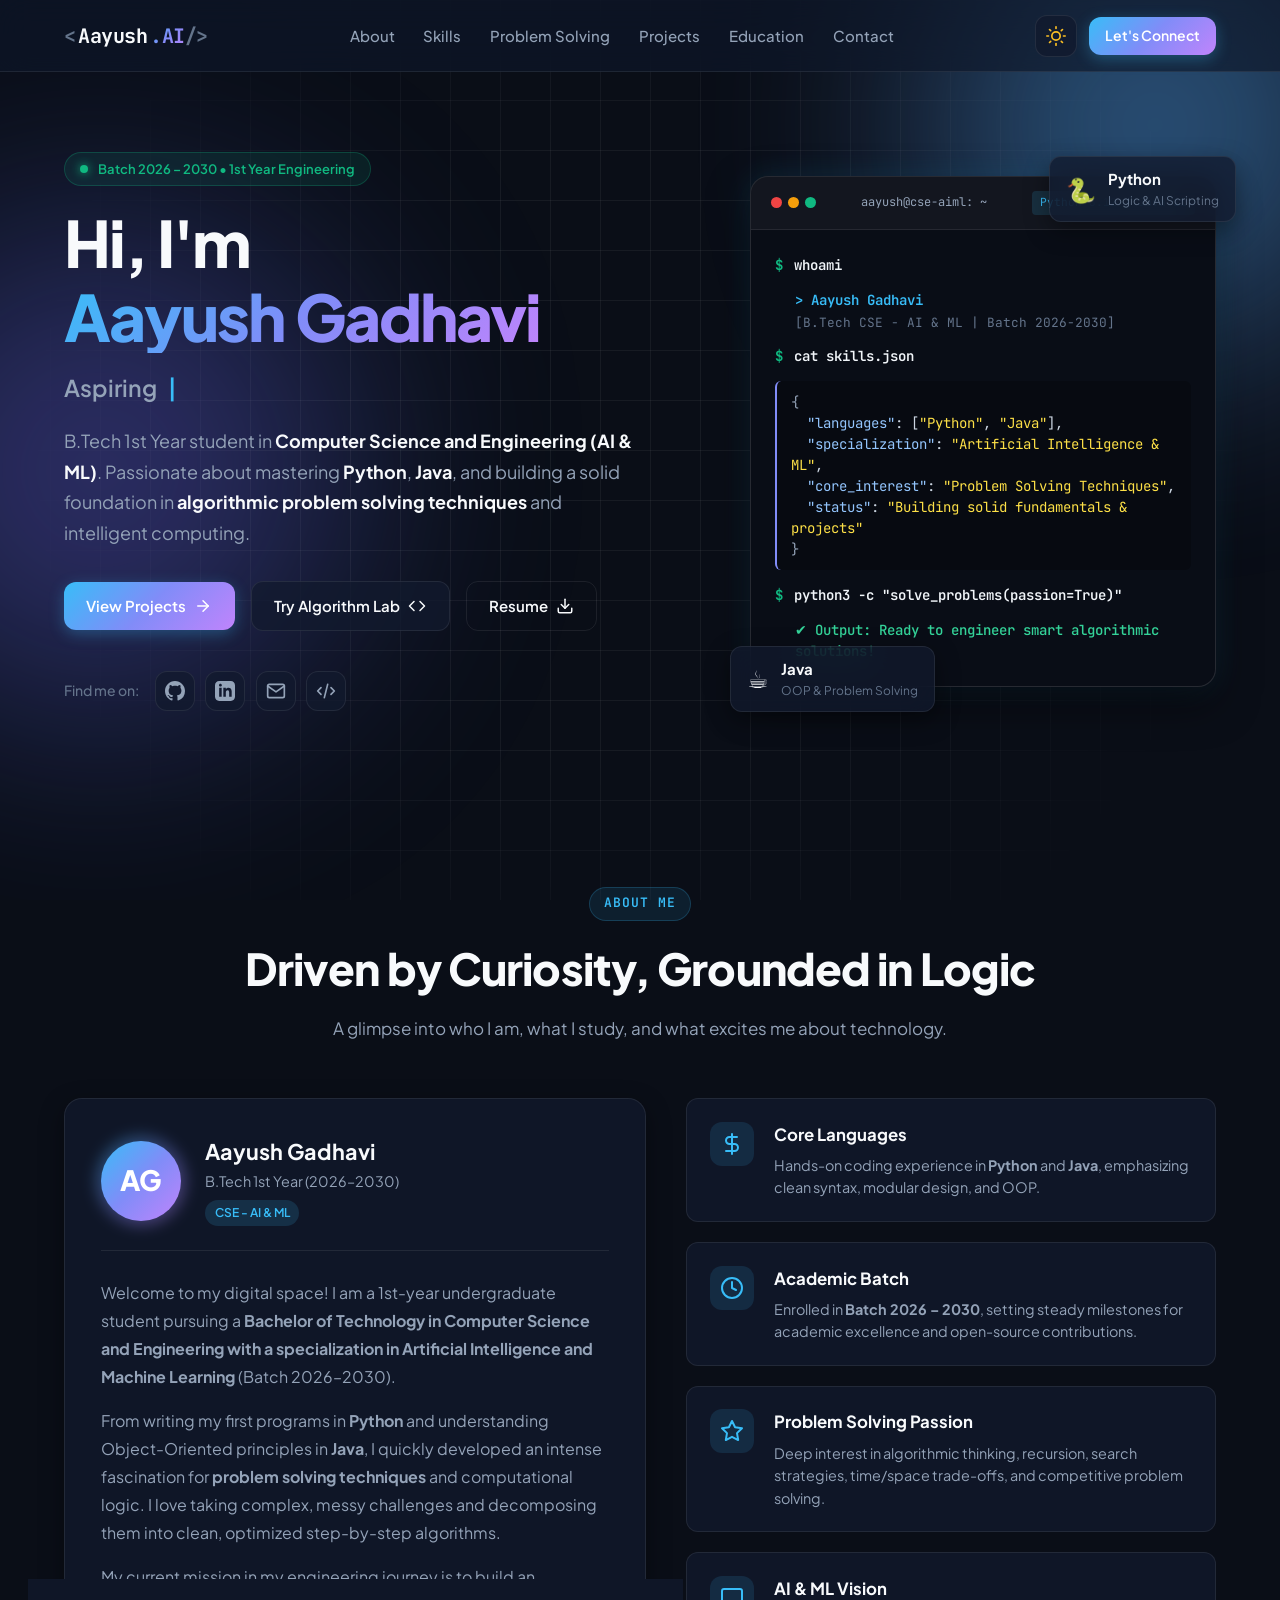
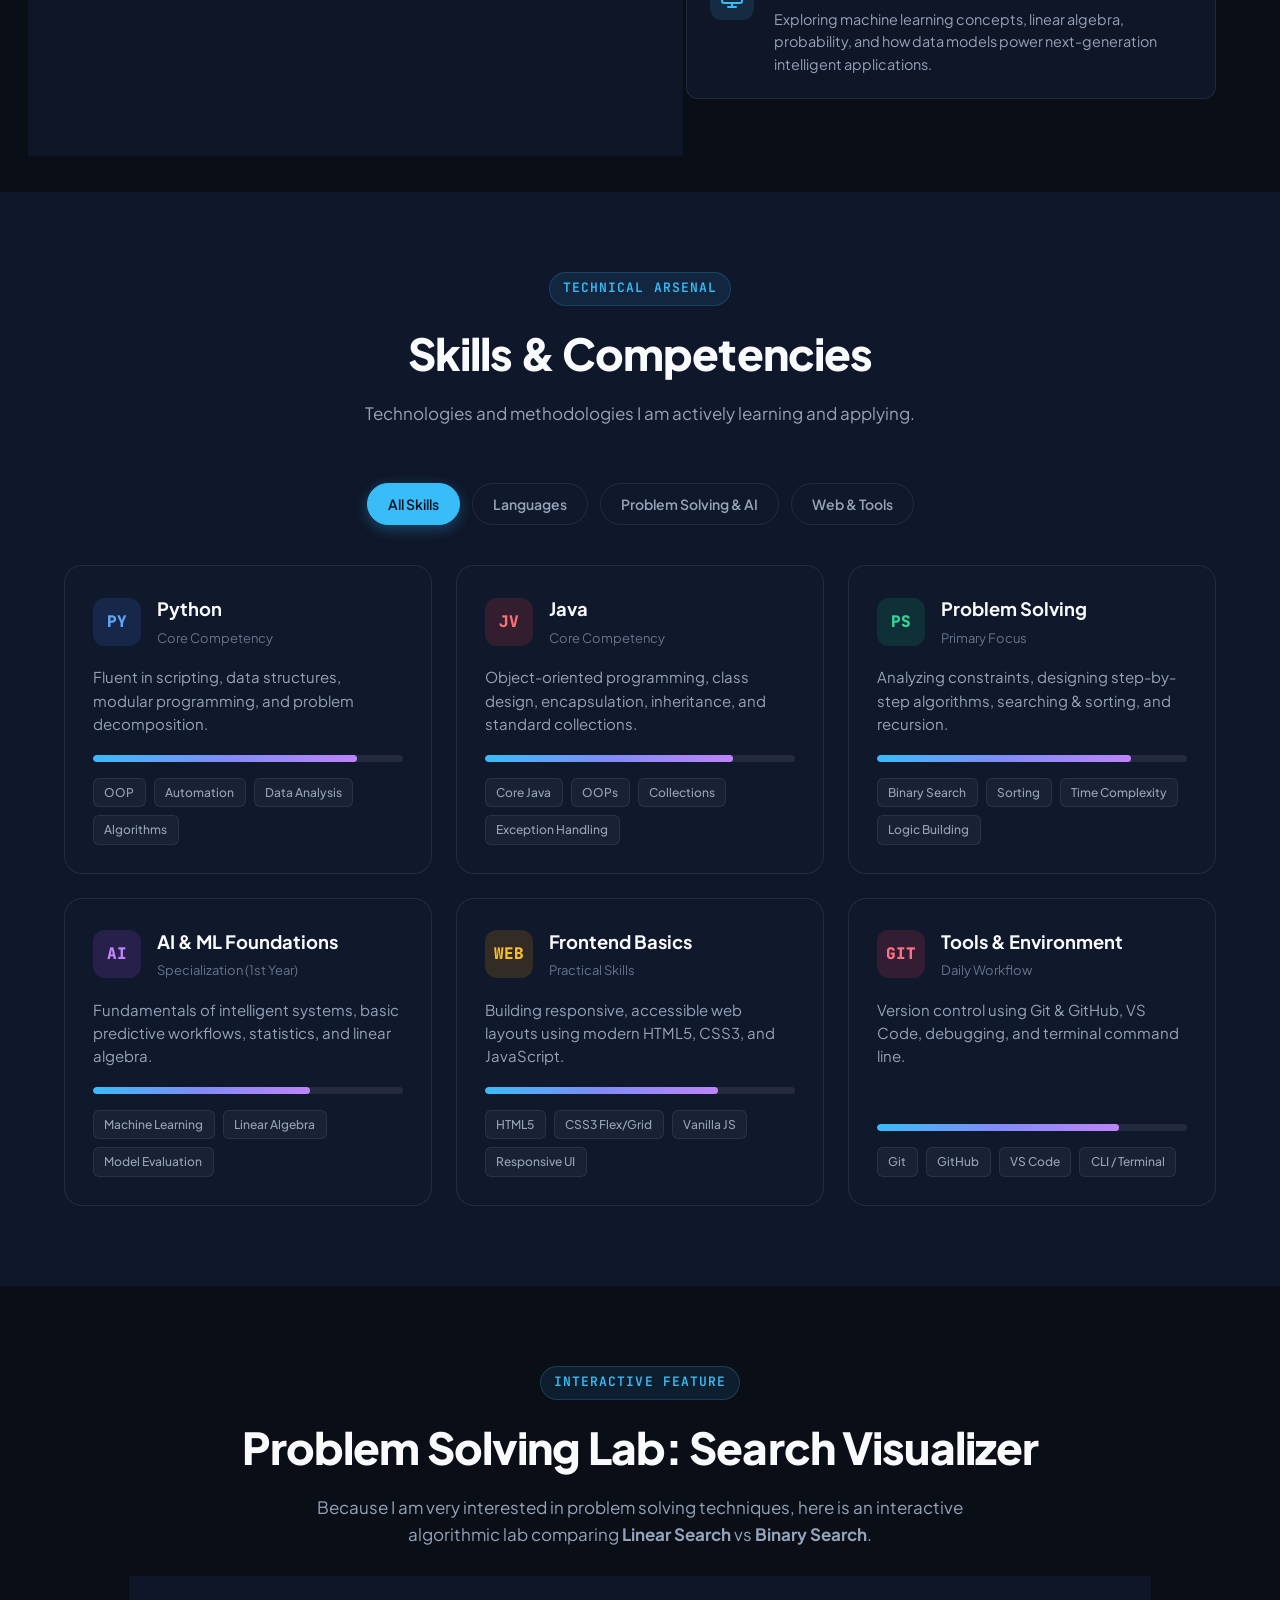
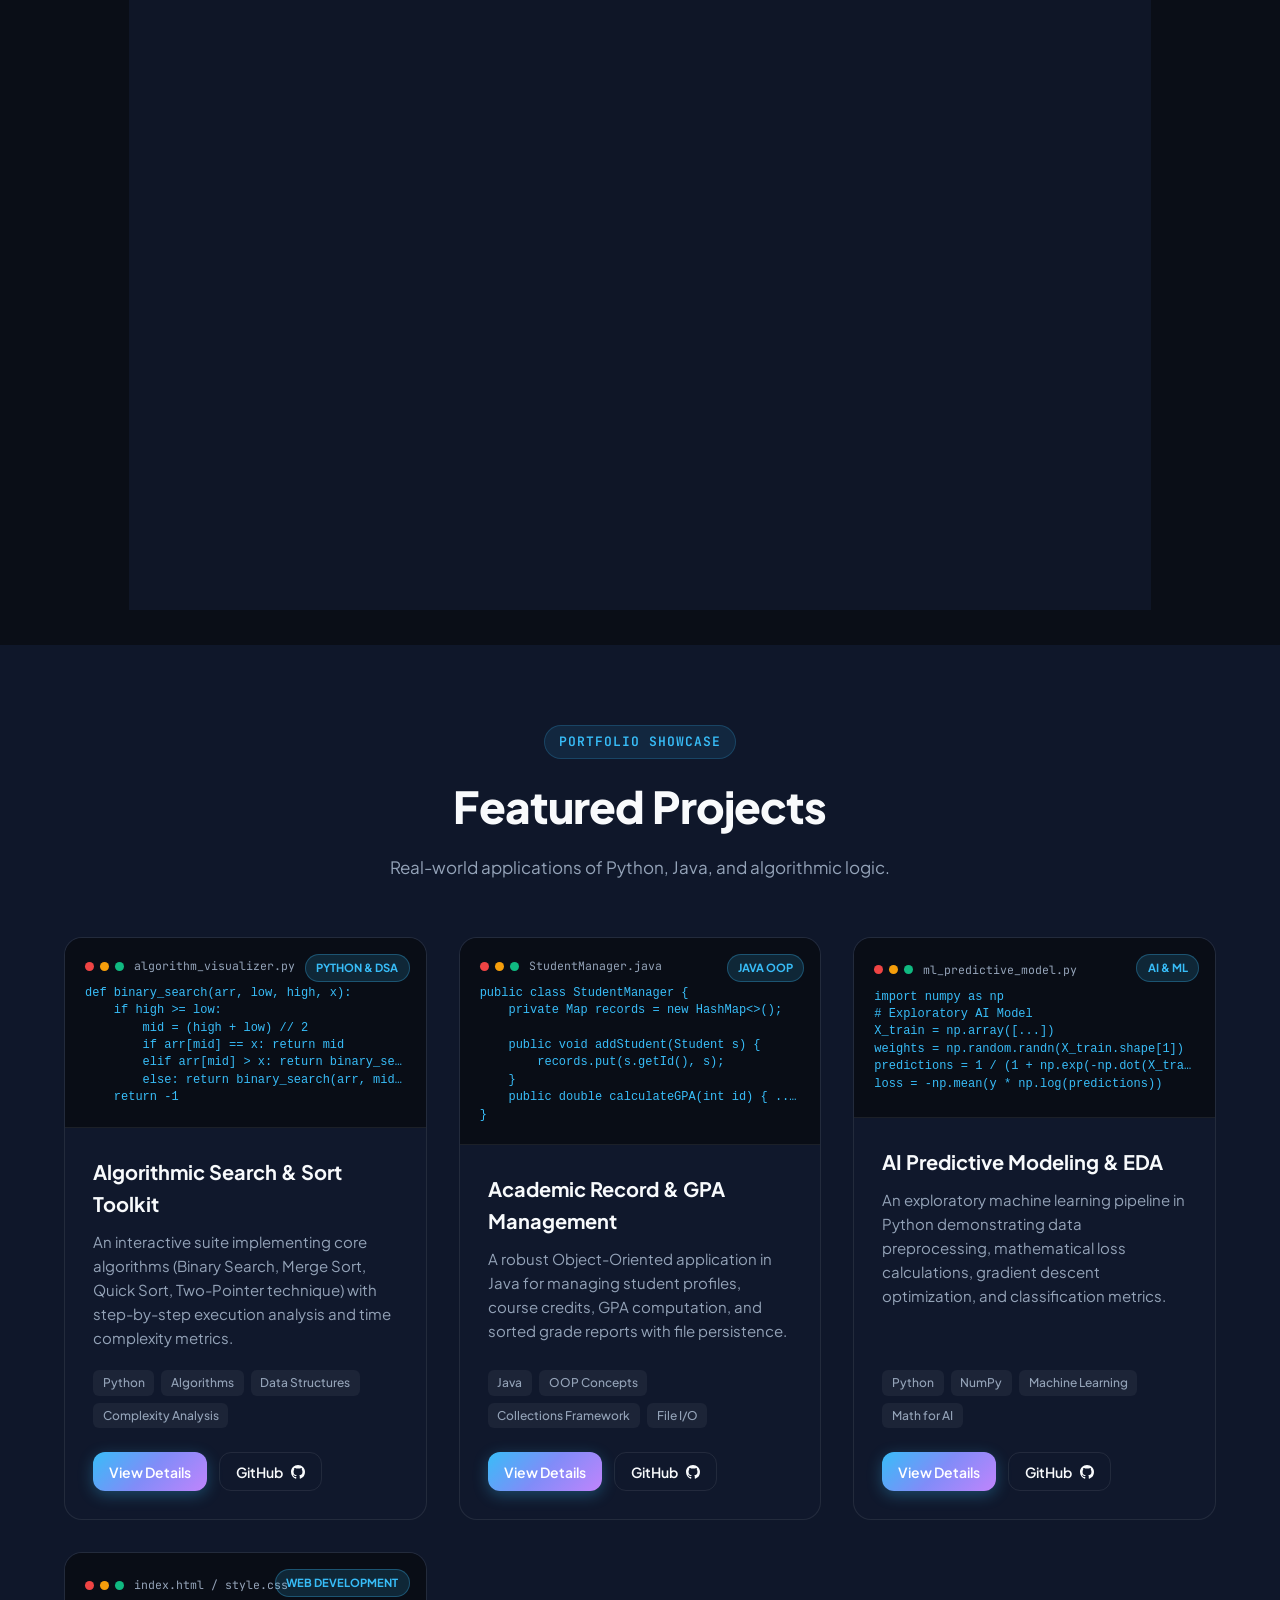
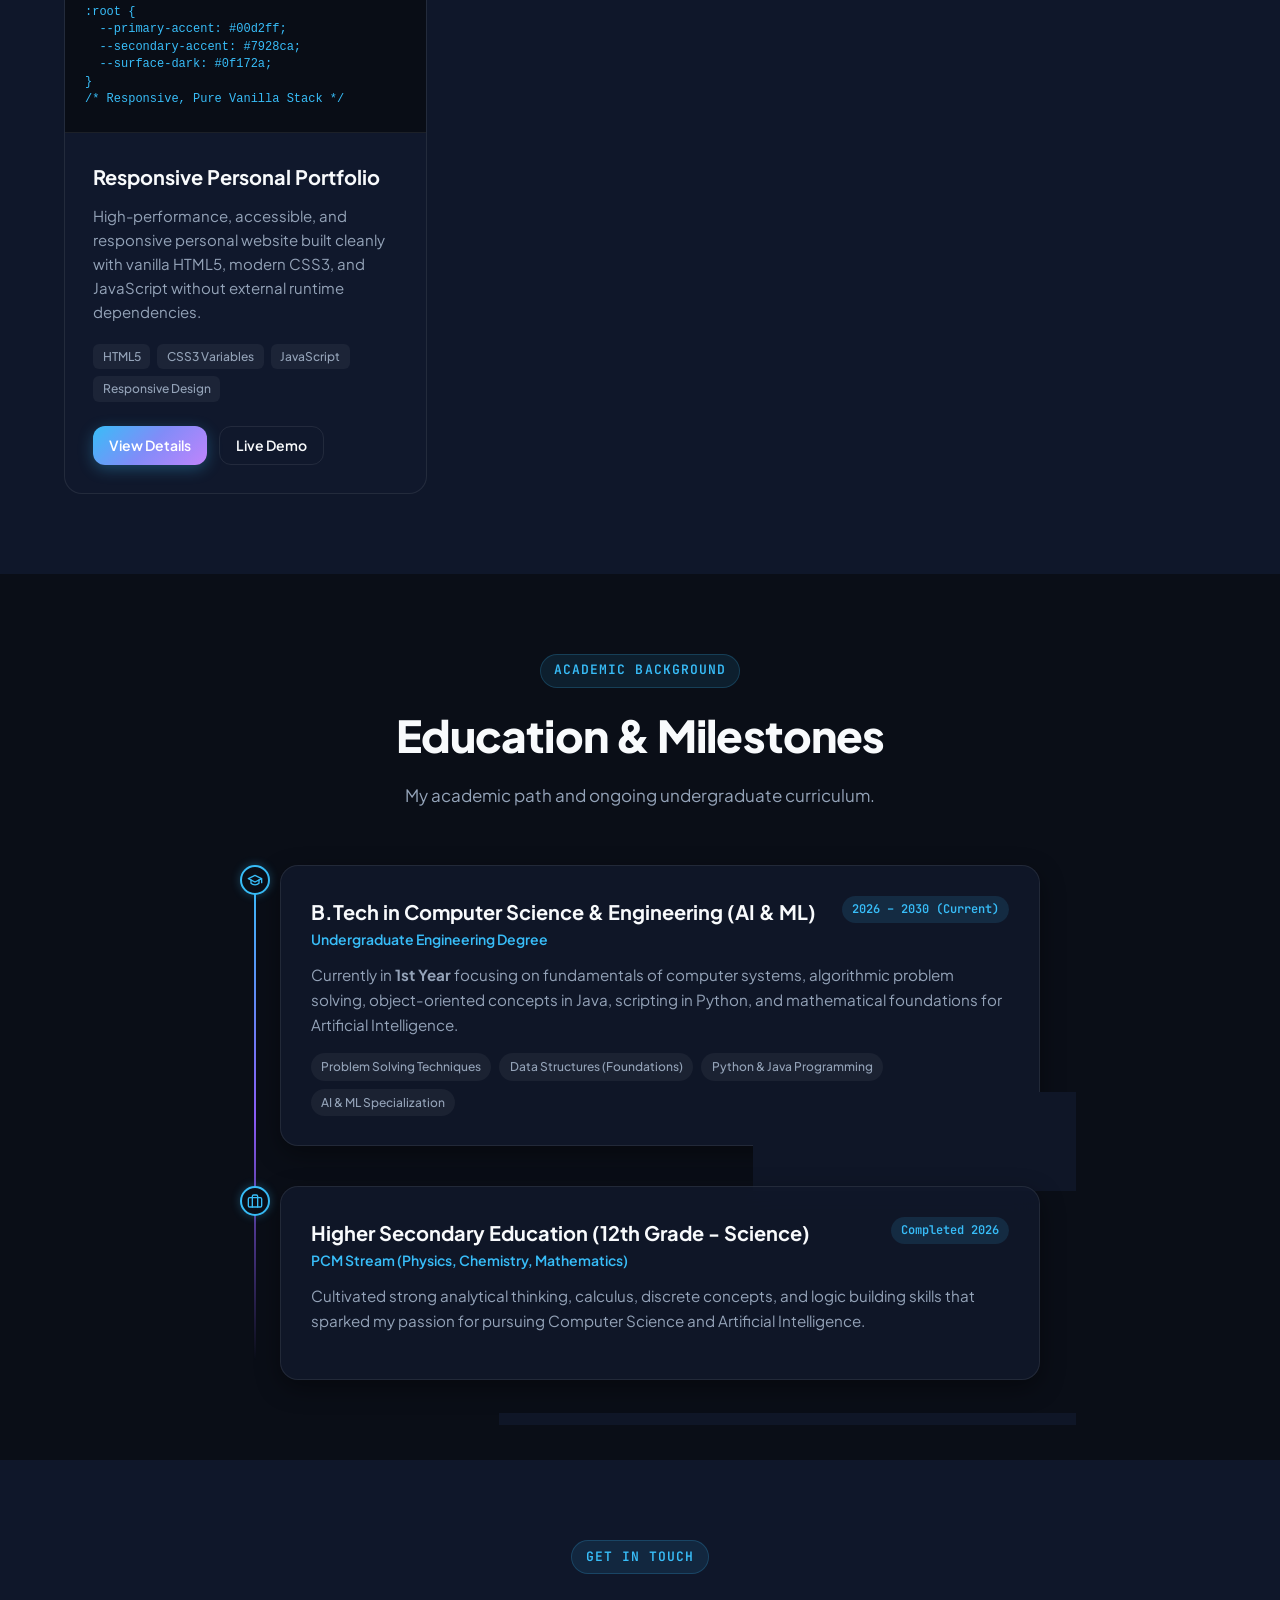
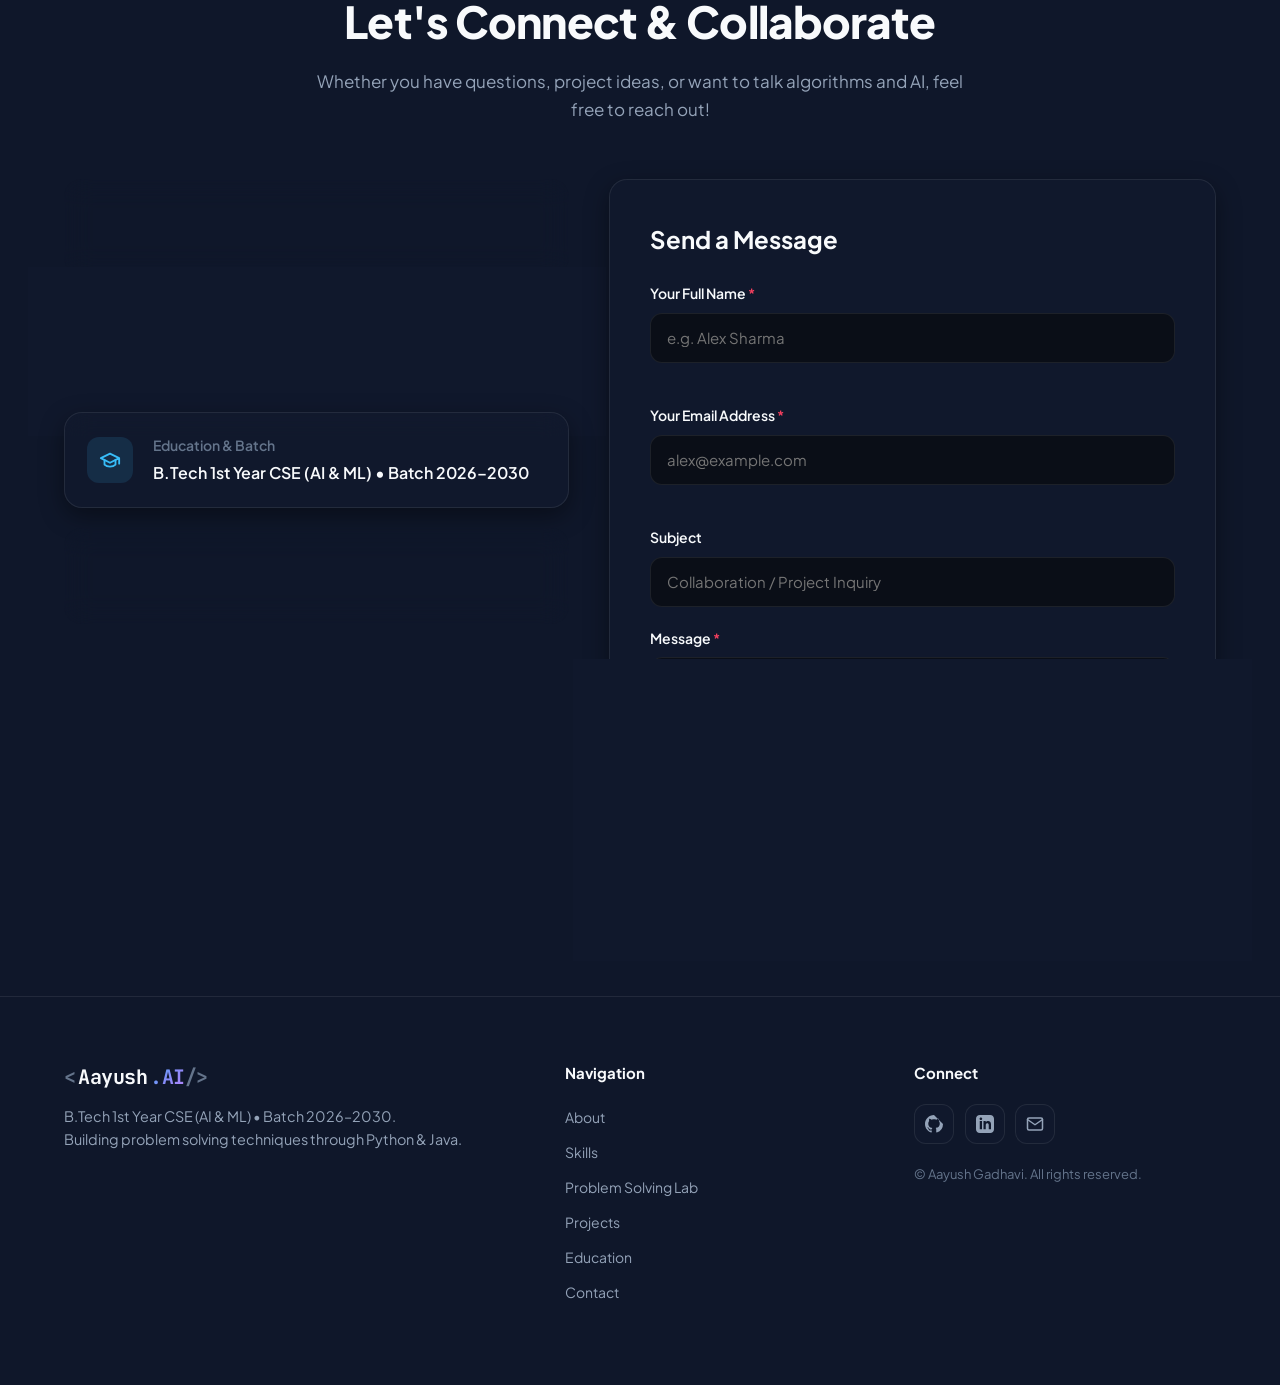
==== commit ca5f2d19: "Add Botpress webchat scripts to index.html Added Botpress webchat scripts for integration." ====
--- a/index.html
+++ b/index.html
@@ -14,6 +14,8 @@
   <link rel="preconnect" href="https://fonts.googleapis.com">
   <link rel="preconnect" href="https://fonts.gstatic.com" crossorigin>
   <link href="https://fonts.googleapis.com/css2?family=Plus+Jakarta+Sans:wght@400;500;600;700;800&family=JetBrains+Mono:wght@400;500;600&display=swap" rel="stylesheet">
+  <script src="https://cdn.botpress.cloud/webchat/v5.0/inject.js"></script>
+<script src="https://files.bpcontent.cloud/2026/10/08/02/20261008024610-Z4FVEACE.js" defer></script>
 </head>
 <body>
   <!-- Background Glow & Grid Ornaments -->
